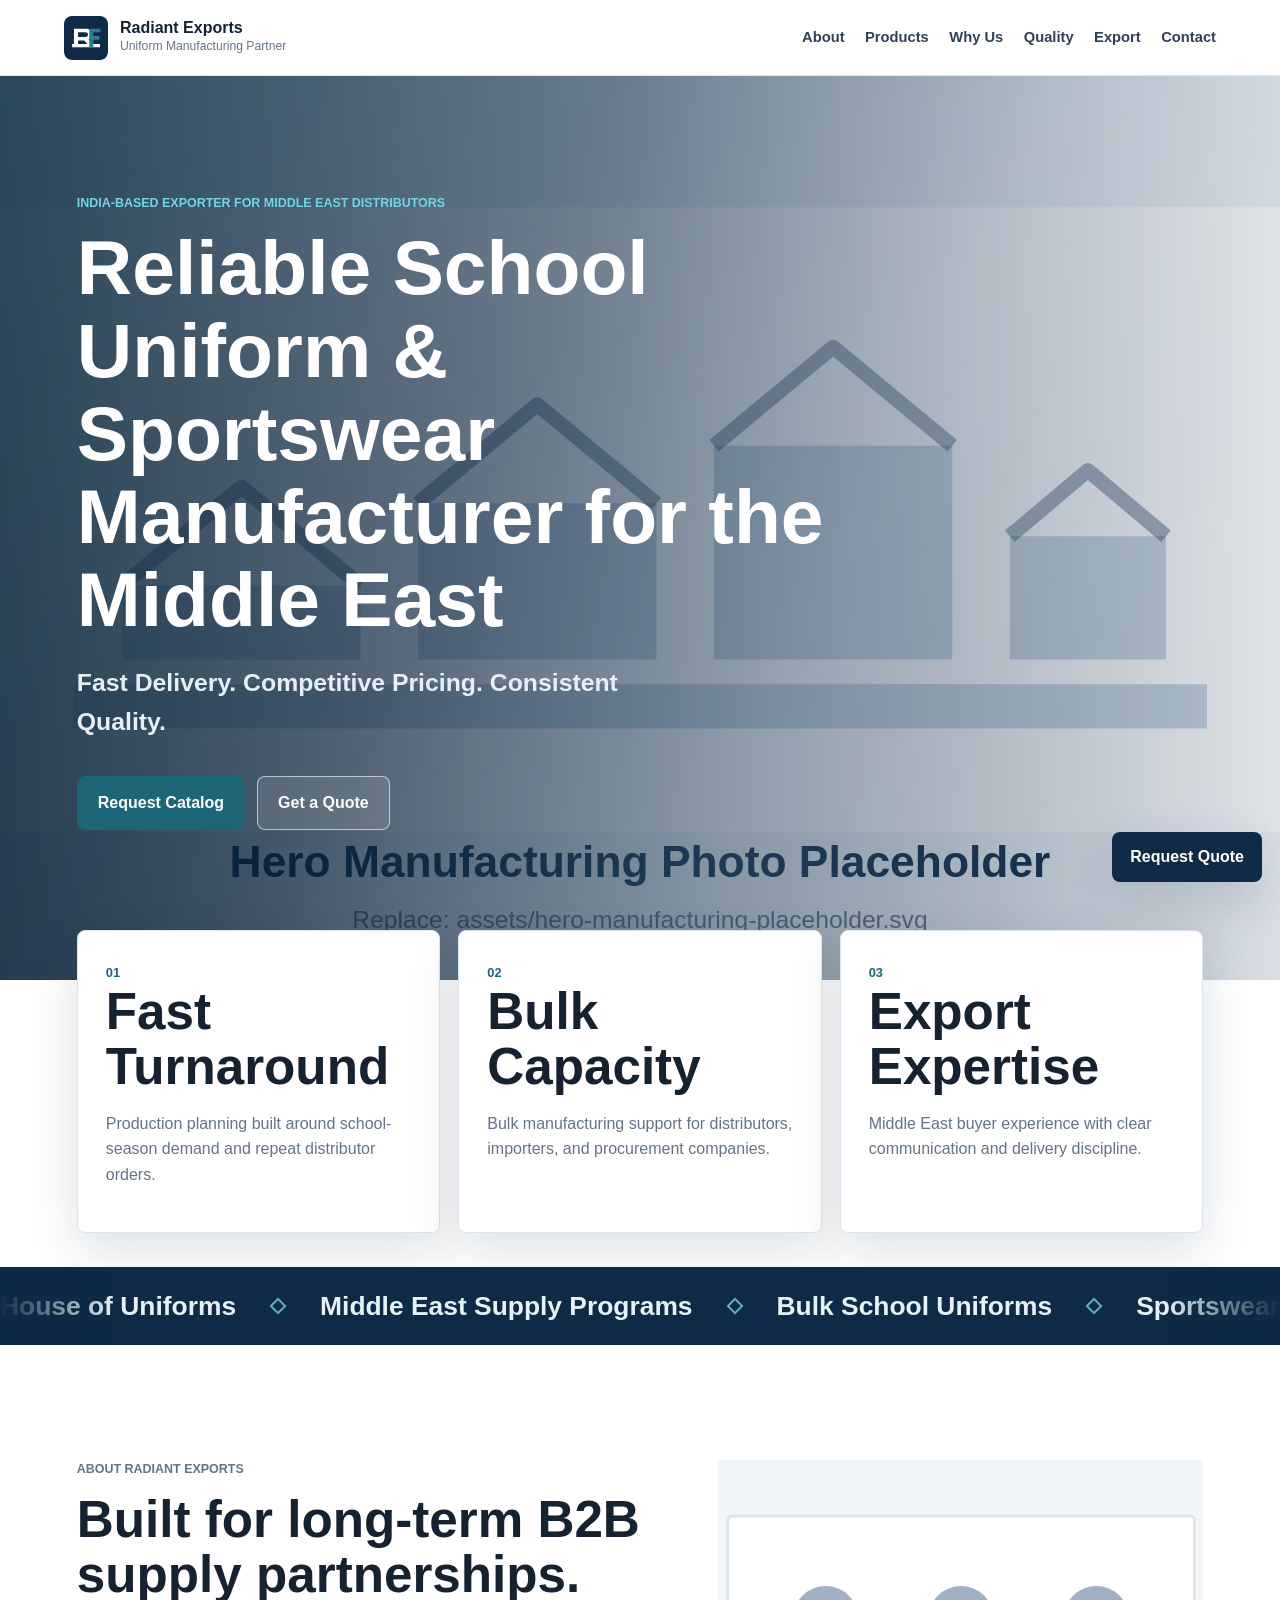
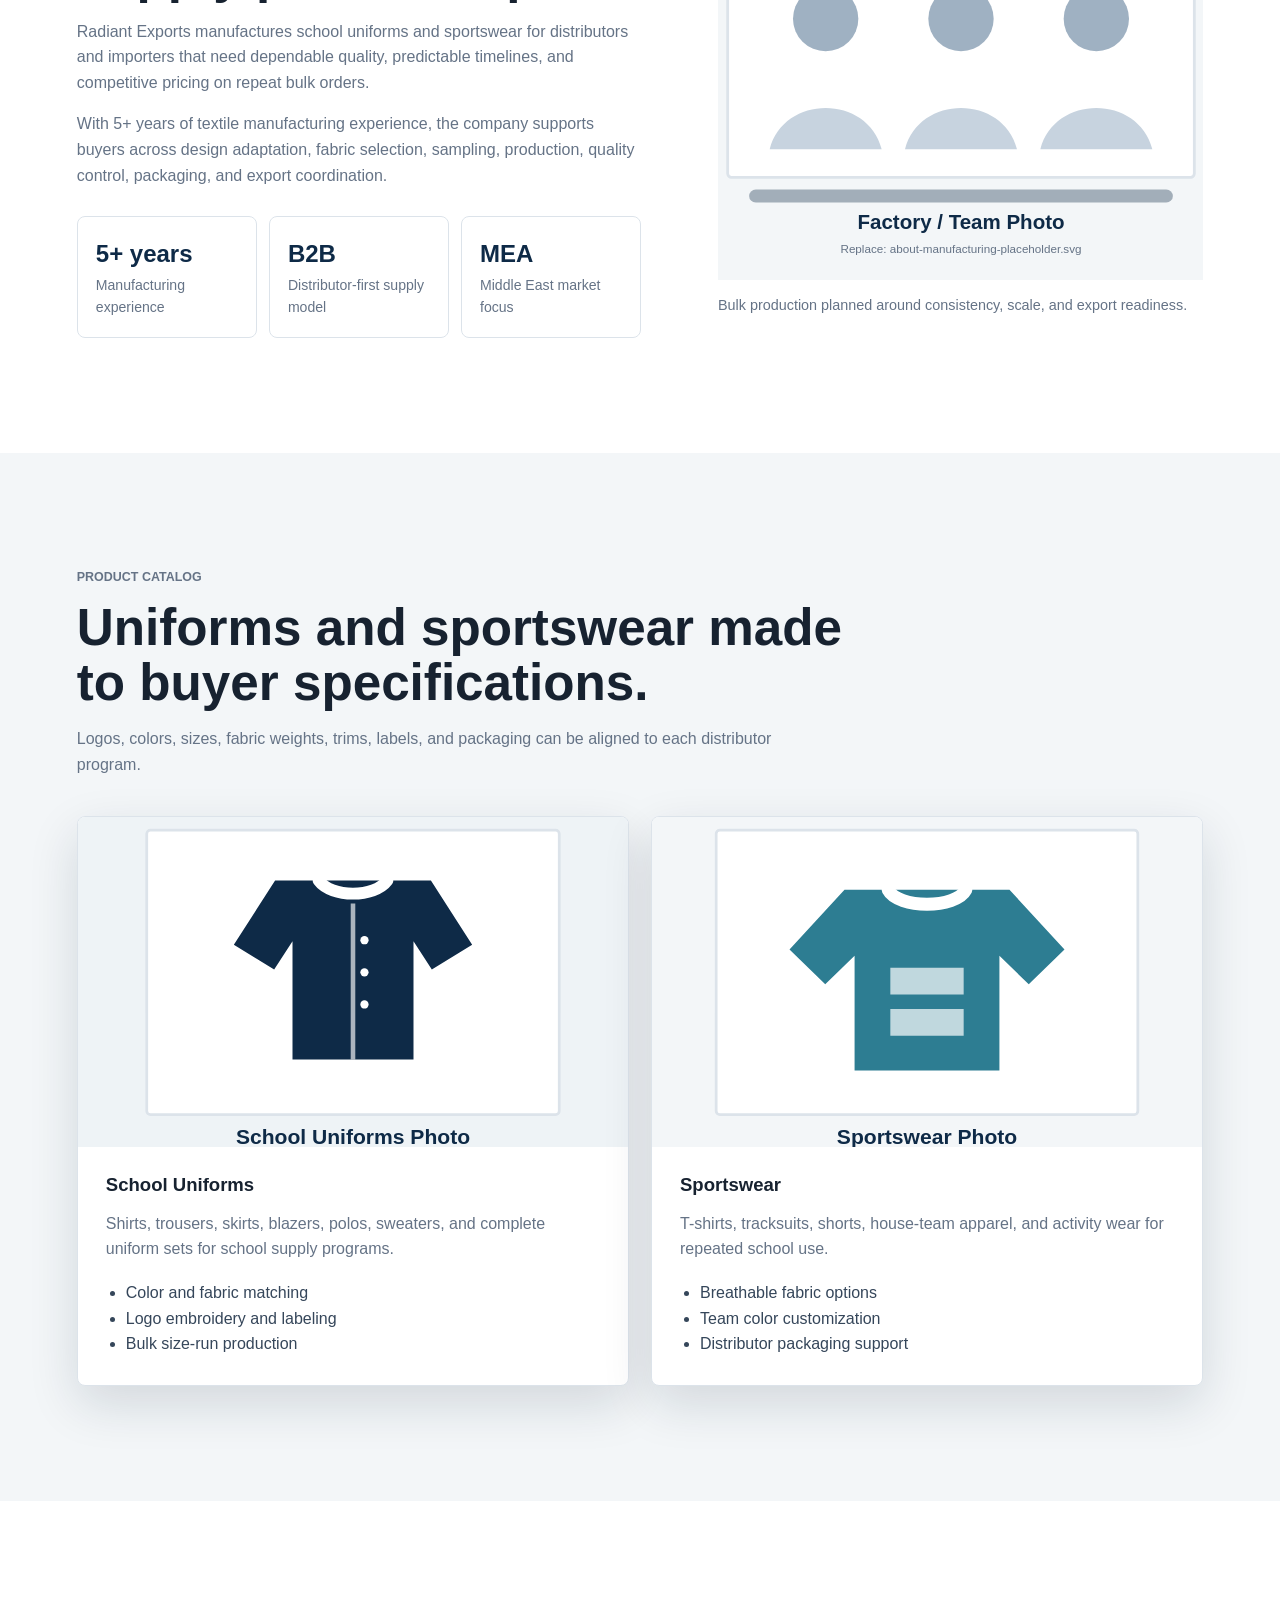
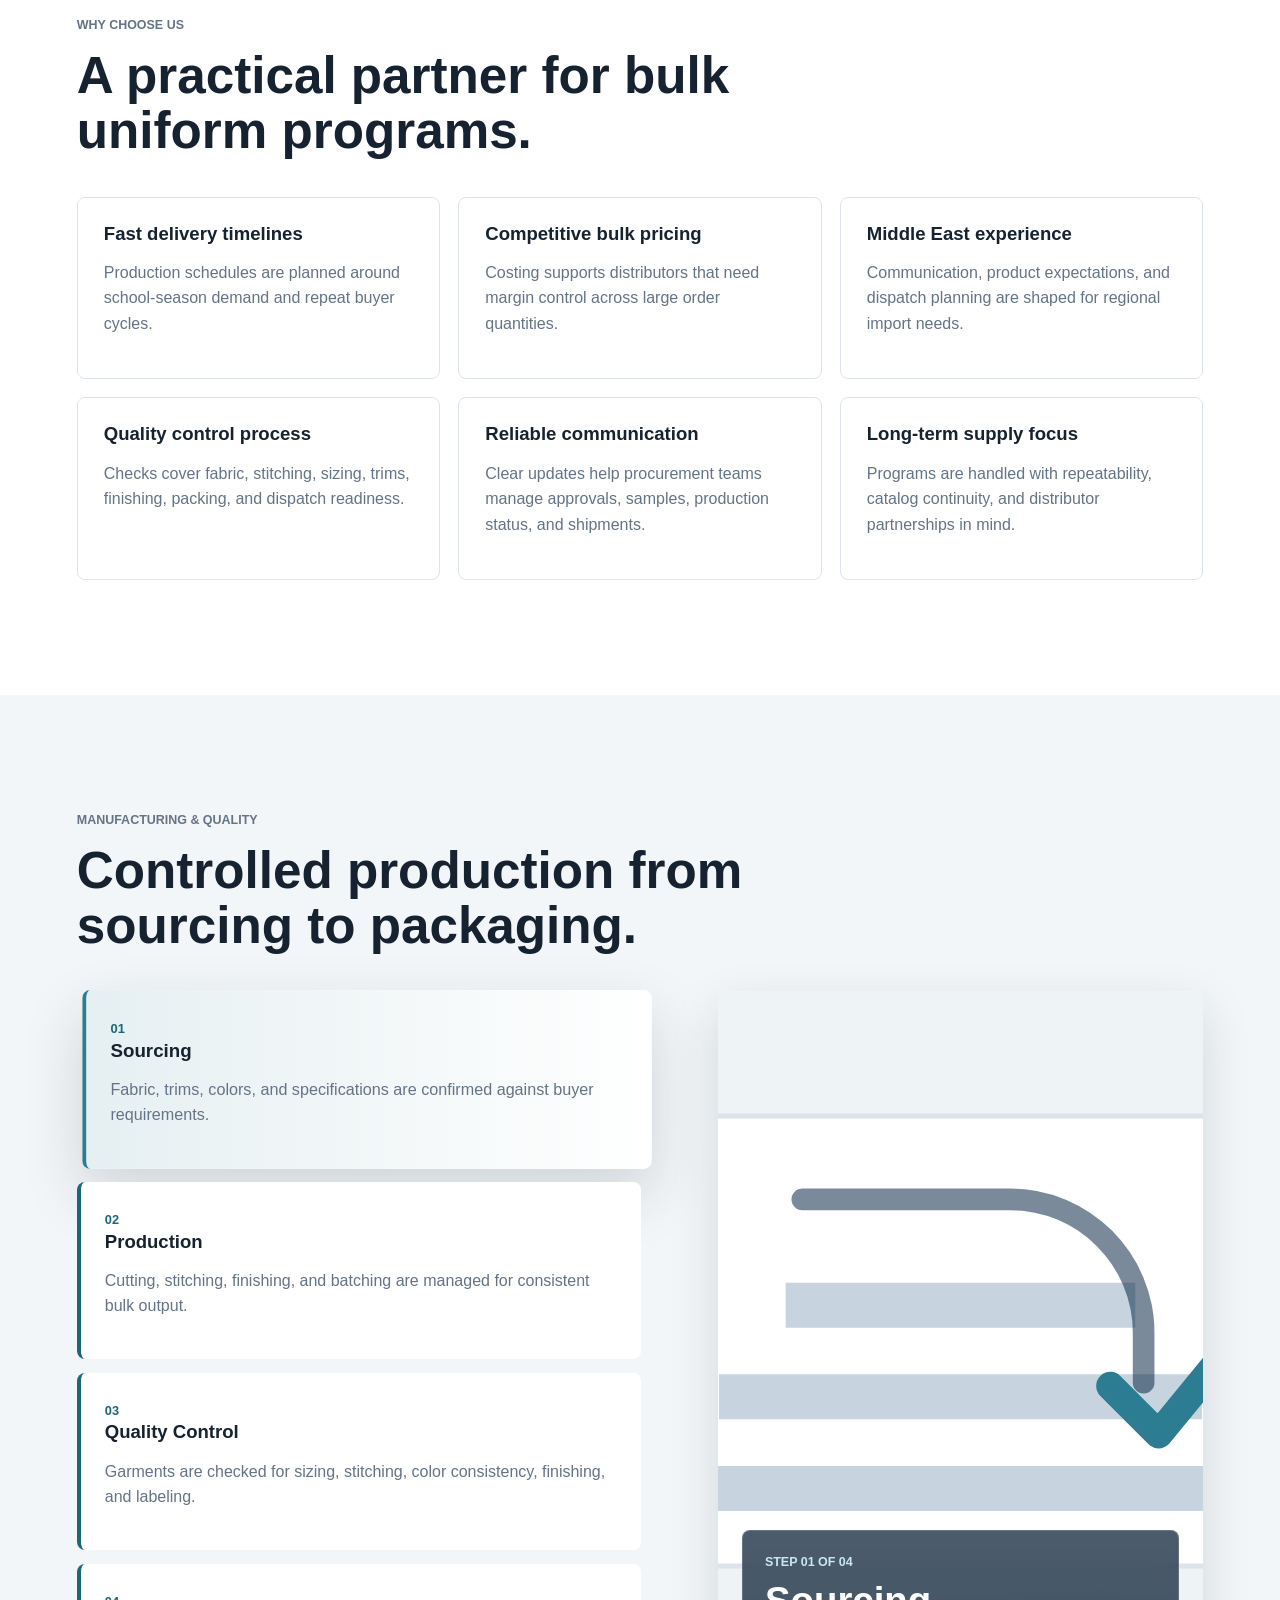
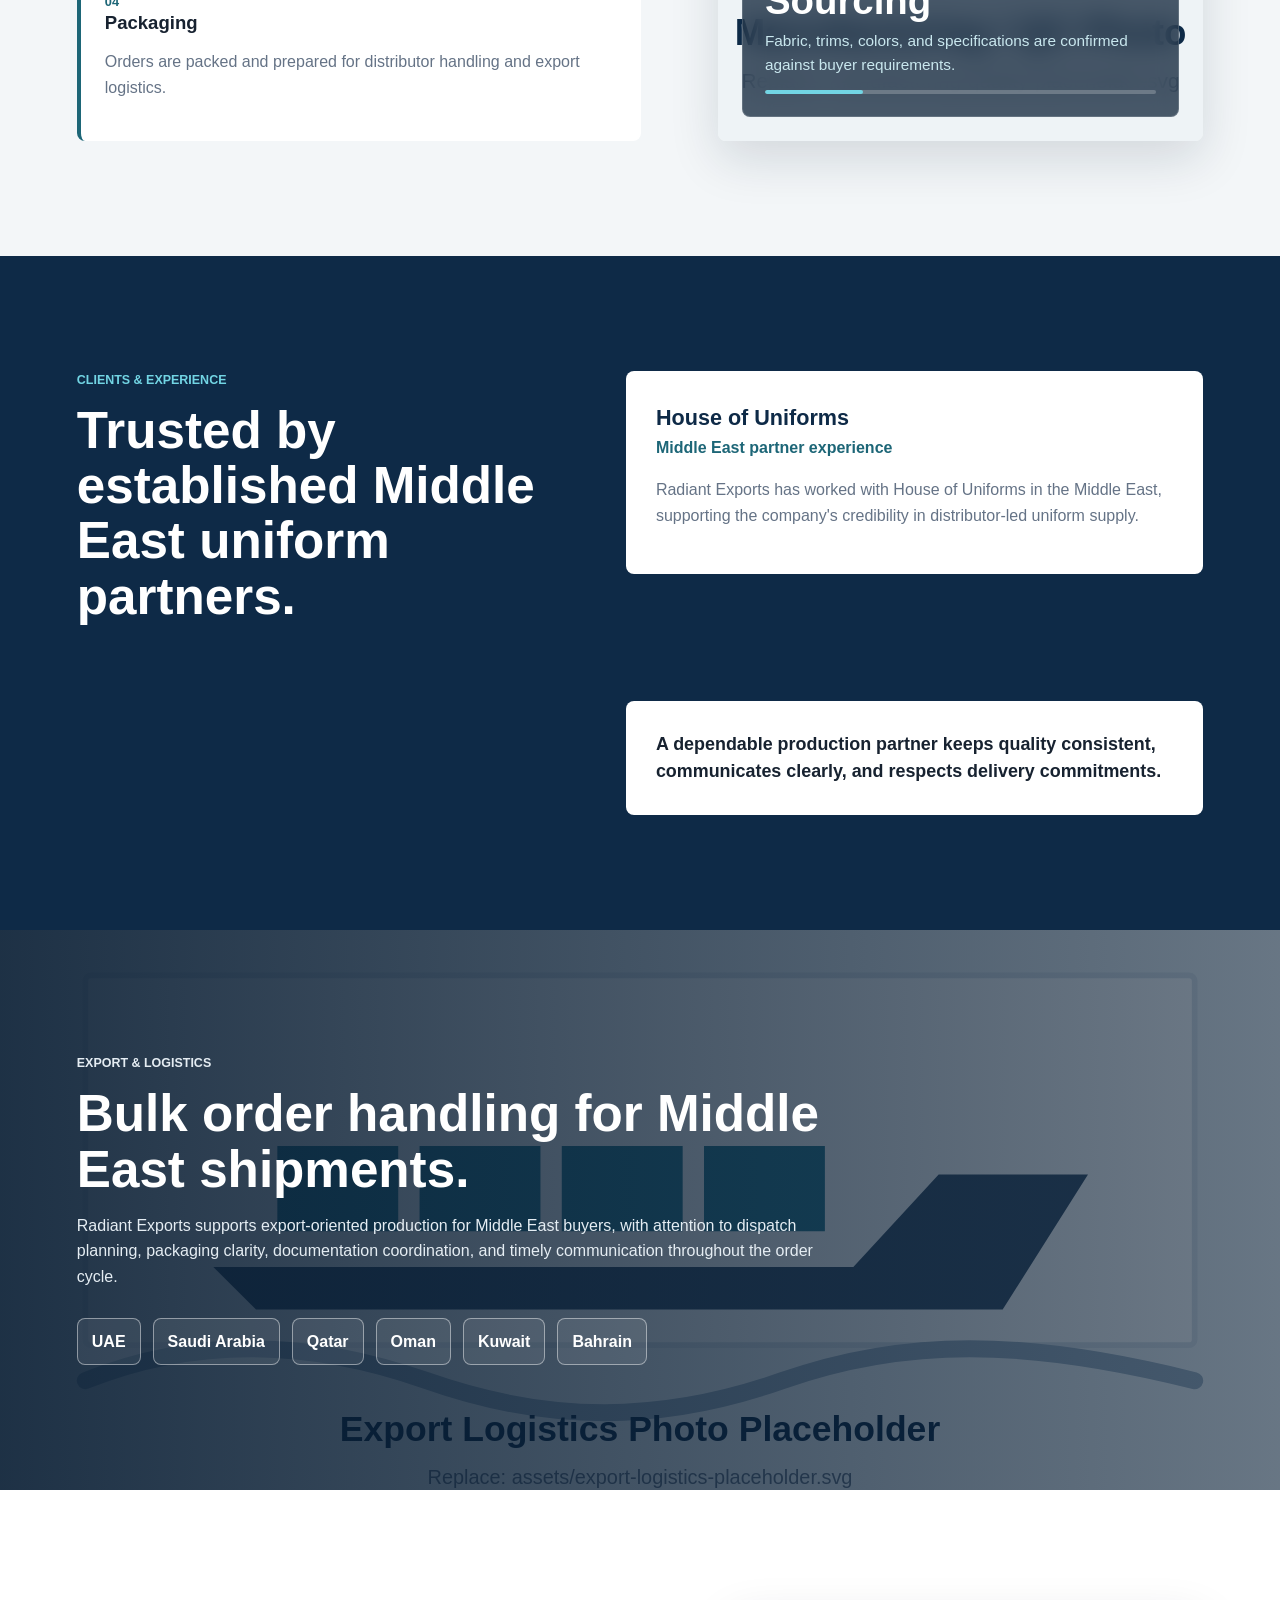
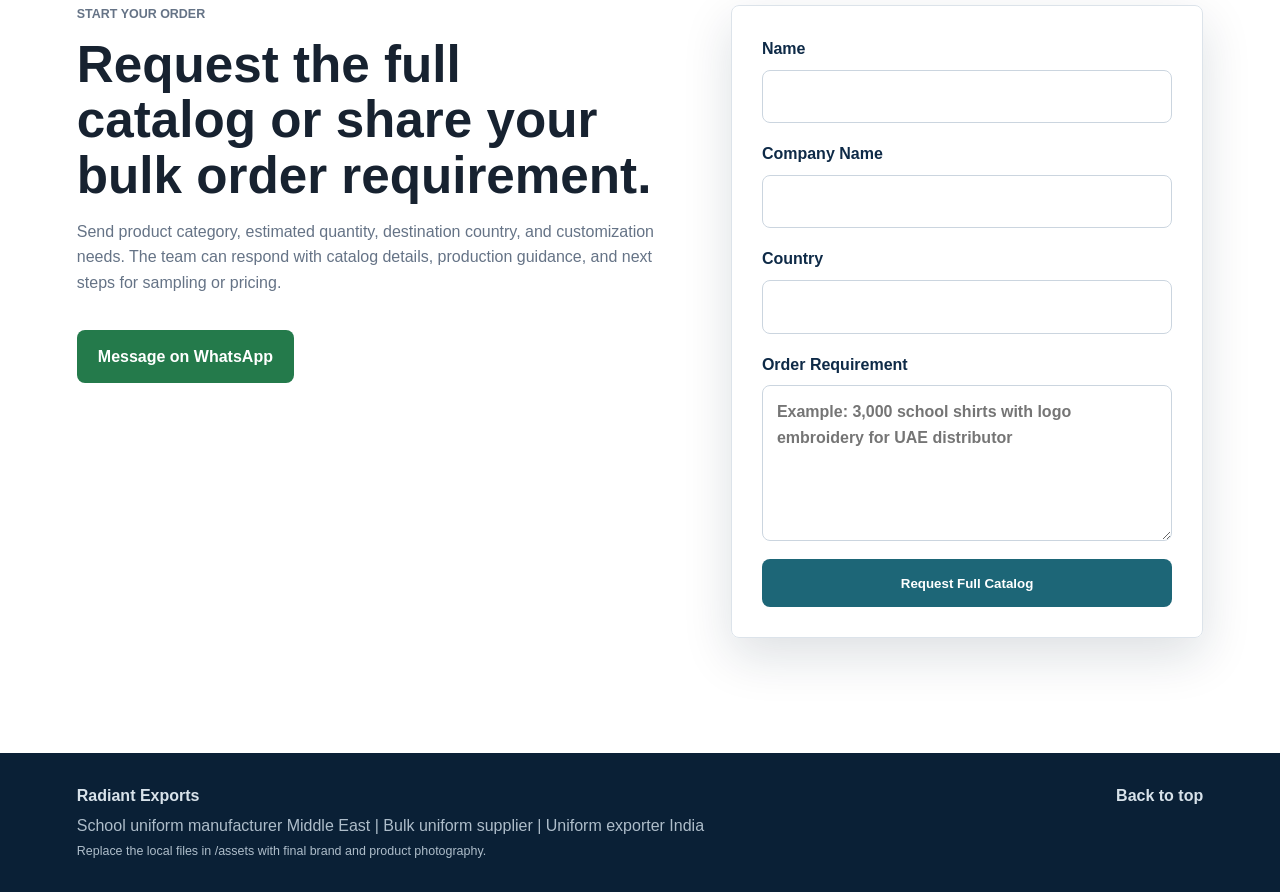
==== index.html @ d4c37678 "Add files via upload" ====
<!DOCTYPE html>
<html lang="en">
  <head>
    <meta charset="UTF-8" />
    <meta name="viewport" content="width=device-width, initial-scale=1.0" />
    <title>Radiant Exports | School Uniform & Sportswear Manufacturer</title>
    <meta
      name="description"
      content="Radiant Exports is an India-based school uniform manufacturer for the Middle East, supplying bulk uniforms and sportswear for distributors and importers."
    />
    <meta
      name="keywords"
      content="school uniform manufacturer Middle East, bulk uniform supplier, uniform exporter India, sportswear manufacturer, school uniform supplier"
    />
    <link rel="stylesheet" href="styles.css" />
  </head>
  <body>
    <header class="site-header">
      <a class="brand" href="#home" aria-label="Radiant Exports home">
        <img class="brand-logo" src="assets/logo-placeholder.svg" alt="Radiant Exports logo" />
        <span>
          <strong>Radiant Exports</strong>
          <small>Uniform Manufacturing Partner</small>
        </span>
      </a>
      <button class="menu-toggle" aria-expanded="false" aria-controls="site-nav">Menu</button>
      <nav id="site-nav" class="site-nav" aria-label="Primary navigation">
        <a href="#about">About</a>
        <a href="#products">Products</a>
        <a href="#why">Why Us</a>
        <a href="#quality">Quality</a>
        <a href="#export">Export</a>
        <a href="#contact">Contact</a>
      </nav>
    </header>

    <main id="home">
      <section class="hero" aria-label="Radiant Exports overview">
        <div class="hero-content">
          <p class="eyebrow">India-based exporter for Middle East distributors</p>
          <h1>Reliable School Uniform & Sportswear Manufacturer for the Middle East</h1>
          <p class="hero-subtitle">Fast Delivery. Competitive Pricing. Consistent Quality.</p>
          <div class="hero-actions">
            <a class="button button-primary" href="#contact">Request Catalog</a>
            <a class="button button-secondary" href="#contact">Get a Quote</a>
          </div>
        </div>
      </section>

      <section class="strengths section-compact" aria-label="Key strengths">
        <div class="strength-card">
          <span>01</span>
          <h2>Fast Turnaround</h2>
          <p>Production planning built around school-season demand and repeat distributor orders.</p>
        </div>
        <div class="strength-card">
          <span>02</span>
          <h2>Bulk Capacity</h2>
          <p>Bulk manufacturing support for distributors, importers, and procurement companies.</p>
        </div>
        <div class="strength-card">
          <span>03</span>
          <h2>Export Expertise</h2>
          <p>Middle East buyer experience with clear communication and delivery discipline.</p>
        </div>
      </section>

      <section class="client-marquee" aria-label="Client and market experience">
        <div class="marquee-track">
          <span>House of Uniforms</span>
          <span>Middle East Supply Programs</span>
          <span>Bulk School Uniforms</span>
          <span>Sportswear Manufacturing</span>
          <span>Distributor Partnerships</span>
          <span>House of Uniforms</span>
          <span>Middle East Supply Programs</span>
          <span>Bulk School Uniforms</span>
          <span>Sportswear Manufacturing</span>
          <span>Distributor Partnerships</span>
        </div>
      </section>

      <section id="about" class="section split-section">
        <div>
          <p class="eyebrow">About Radiant Exports</p>
          <h2>Built for long-term B2B supply partnerships.</h2>
          <p>
            Radiant Exports manufactures school uniforms and sportswear for distributors and importers that need dependable quality,
            predictable timelines, and competitive pricing on repeat bulk orders.
          </p>
          <p>
            With 5+ years of textile manufacturing experience, the company supports buyers across design adaptation, fabric selection,
            sampling, production, quality control, packaging, and export coordination.
          </p>
          <div class="metric-row">
            <div><strong>5+ years</strong><span>Manufacturing experience</span></div>
            <div><strong>B2B</strong><span>Distributor-first supply model</span></div>
            <div><strong>MEA</strong><span>Middle East market focus</span></div>
          </div>
        </div>
        <figure class="image-panel">
          <img
            src="assets/about-manufacturing-placeholder.svg"
            alt="Textile production floor with workers sewing garments"
          />
          <figcaption>Bulk production planned around consistency, scale, and export readiness.</figcaption>
        </figure>
      </section>

      <section id="products" class="section product-section">
        <div class="section-heading">
          <p class="eyebrow">Product Catalog</p>
          <h2>Uniforms and sportswear made to buyer specifications.</h2>
          <p>Logos, colors, sizes, fabric weights, trims, labels, and packaging can be aligned to each distributor program.</p>
        </div>
        <div class="product-grid">
          <article class="product-card">
            <img
              src="assets/school-uniforms-placeholder.svg"
              alt="Students wearing school uniforms"
            />
            <div>
              <h3>School Uniforms</h3>
              <p>Shirts, trousers, skirts, blazers, polos, sweaters, and complete uniform sets for school supply programs.</p>
              <ul>
                <li>Color and fabric matching</li>
                <li>Logo embroidery and labeling</li>
                <li>Bulk size-run production</li>
              </ul>
            </div>
          </article>
          <article class="product-card">
            <img
              src="assets/sportswear-placeholder.svg"
              alt="Students wearing sports uniforms during a football match"
            />
            <div>
              <h3>Sportswear</h3>
              <p>T-shirts, tracksuits, shorts, house-team apparel, and activity wear for repeated school use.</p>
              <ul>
                <li>Breathable fabric options</li>
                <li>Team color customization</li>
                <li>Distributor packaging support</li>
              </ul>
            </div>
          </article>
        </div>
      </section>

      <section id="why" class="section why-section">
        <div class="section-heading">
          <p class="eyebrow">Why Choose Us</p>
          <h2>A practical partner for bulk uniform programs.</h2>
        </div>
        <div class="why-grid">
          <article><h3>Fast delivery timelines</h3><p>Production schedules are planned around school-season demand and repeat buyer cycles.</p></article>
          <article><h3>Competitive bulk pricing</h3><p>Costing supports distributors that need margin control across large order quantities.</p></article>
          <article><h3>Middle East experience</h3><p>Communication, product expectations, and dispatch planning are shaped for regional import needs.</p></article>
          <article><h3>Quality control process</h3><p>Checks cover fabric, stitching, sizing, trims, finishing, packing, and dispatch readiness.</p></article>
          <article><h3>Reliable communication</h3><p>Clear updates help procurement teams manage approvals, samples, production status, and shipments.</p></article>
          <article><h3>Long-term supply focus</h3><p>Programs are handled with repeatability, catalog continuity, and distributor partnerships in mind.</p></article>
        </div>
      </section>

      <section id="quality" class="section process-section">
        <div class="section-heading">
          <p class="eyebrow">Manufacturing & Quality</p>
          <h2>Controlled production from sourcing to packaging.</h2>
        </div>
        <div class="process-layout">
          <div class="process-list">
            <button class="process-step is-active" type="button" data-step="0" aria-pressed="true"><span>01</span><h3>Sourcing</h3><p>Fabric, trims, colors, and specifications are confirmed against buyer requirements.</p></button>
            <button class="process-step" type="button" data-step="1" aria-pressed="false"><span>02</span><h3>Production</h3><p>Cutting, stitching, finishing, and batching are managed for consistent bulk output.</p></button>
            <button class="process-step" type="button" data-step="2" aria-pressed="false"><span>03</span><h3>Quality Control</h3><p>Garments are checked for sizing, stitching, color consistency, finishing, and labeling.</p></button>
            <button class="process-step" type="button" data-step="3" aria-pressed="false"><span>04</span><h3>Packaging</h3><p>Orders are packed and prepared for distributor handling and export logistics.</p></button>
          </div>
          <figure class="process-visual" aria-live="polite">
            <img
              src="assets/manufacturing-quality-placeholder.svg"
              alt="Automatic cutting machine used in garment manufacturing"
            />
            <figcaption>
              <span class="process-kicker">Step 01 of 04</span>
              <strong>Sourcing</strong>
              <small>Fabric, trims, colors, and specifications are confirmed against buyer requirements.</small>
              <span class="process-progress"><span></span></span>
            </figcaption>
          </figure>
        </div>
      </section>

      <section id="clients" class="section clients-section">
        <div>
          <p class="eyebrow">Clients & Experience</p>
          <h2>Trusted by established Middle East uniform partners.</h2>
        </div>
        <div class="client-proof">
          <strong>House of Uniforms</strong>
          <span>Middle East partner experience</span>
          <p>
            Radiant Exports has worked with House of Uniforms in the Middle East, supporting the company's credibility in
            distributor-led uniform supply.
          </p>
        </div>
        <blockquote>
          A dependable production partner keeps quality consistent, communicates clearly, and respects delivery commitments.
        </blockquote>
      </section>

      <section id="export" class="section export-section">
        <div class="export-content">
          <p class="eyebrow">Export & Logistics</p>
          <h2>Bulk order handling for Middle East shipments.</h2>
          <p>
            Radiant Exports supports export-oriented production for Middle East buyers, with attention to dispatch planning,
            packaging clarity, documentation coordination, and timely communication throughout the order cycle.
          </p>
          <div class="country-tags" aria-label="Middle East export focus">
            <span>UAE</span>
            <span>Saudi Arabia</span>
            <span>Qatar</span>
            <span>Oman</span>
            <span>Kuwait</span>
            <span>Bahrain</span>
          </div>
        </div>
      </section>

      <section id="contact" class="section contact-section">
        <div class="contact-copy">
          <p class="eyebrow">Start Your Order</p>
          <h2>Request the full catalog or share your bulk order requirement.</h2>
          <p>
            Send product category, estimated quantity, destination country, and customization needs. The team can respond
            with catalog details, production guidance, and next steps for sampling or pricing.
          </p>
          <a class="whatsapp-link" href="https://wa.me/?text=Hello%20Radiant%20Exports%2C%20I%20would%20like%20to%20discuss%20a%20bulk%20uniform%20order." target="_blank" rel="noopener">
            Message on WhatsApp
          </a>
        </div>
        <form class="inquiry-form" action="mailto:sales@radiantexports.com" method="post" enctype="text/plain">
          <label>
            Name
            <input type="text" name="Name" autocomplete="name" required />
          </label>
          <label>
            Company Name
            <input type="text" name="Company Name" autocomplete="organization" required />
          </label>
          <label>
            Country
            <input type="text" name="Country" autocomplete="country-name" required />
          </label>
          <label>
            Order Requirement
            <textarea name="Order Requirement" rows="5" placeholder="Example: 3,000 school shirts with logo embroidery for UAE distributor" required></textarea>
          </label>
          <button class="button button-primary" type="submit">Request Full Catalog</button>
        </form>
      </section>
    </main>

    <a class="sticky-quote" href="#contact">Request Quote</a>

    <footer class="site-footer">
      <div>
        <strong>Radiant Exports</strong>
        <p>School uniform manufacturer Middle East | Bulk uniform supplier | Uniform exporter India</p>
        <p class="image-credits">Replace the local files in /assets with final brand and product photography.</p>
      </div>
      <a href="#home">Back to top</a>
    </footer>

    <script src="script.js"></script>
  </body>
</html>
---- styles.css ----
:root {
  --navy: #0e2a47;
  --navy-2: #143a61;
  --ink: #172230;
  --muted: #657386;
  --line: #dce3ea;
  --soft: #f3f6f8;
  --white: #ffffff;
  --accent: #2d7d92;
  --accent-dark: #1d6677;
  --shadow: 0 18px 50px rgba(17, 36, 58, 0.14);
  --ease-out: cubic-bezier(0.4, 0, 0.2, 1);
}

* {
  box-sizing: border-box;
}

html {
  scroll-behavior: smooth;
}

body {
  margin: 0;
  color: var(--ink);
  background: var(--white);
  font-family: Arial, Helvetica, sans-serif;
  line-height: 1.6;
  -webkit-font-smoothing: antialiased;
  text-rendering: optimizeLegibility;
}

img {
  display: block;
  max-width: 100%;
}

main {
  overflow: hidden;
}

a {
  color: inherit;
  text-decoration: none;
}

.site-header {
  position: sticky;
  top: 0;
  z-index: 30;
  display: flex;
  align-items: center;
  justify-content: space-between;
  gap: 24px;
  min-height: 76px;
  padding: 14px clamp(20px, 5vw, 72px);
  background: rgba(255, 255, 255, 0.95);
  border-bottom: 1px solid var(--line);
  backdrop-filter: blur(16px);
  animation: headerDrop 0.7s ease both;
}

.brand {
  display: inline-flex;
  align-items: center;
  gap: 12px;
  min-width: 220px;
  transition: transform 0.25s ease;
}

.brand:hover {
  transform: translateY(-2px);
}

.brand-logo {
  display: block;
  width: 44px;
  height: 44px;
  border-radius: 8px;
  object-fit: cover;
  transition: transform 0.35s ease, box-shadow 0.35s ease;
}

.brand:hover .brand-logo {
  box-shadow: 0 10px 24px rgba(17, 36, 58, 0.18);
  transform: rotate(-3deg) scale(1.04);
}

.brand strong,
.brand small {
  display: block;
}

.brand strong {
  font-size: 1rem;
  line-height: 1.2;
}

.brand small {
  color: var(--muted);
  font-size: 0.76rem;
}

.site-nav {
  display: flex;
  align-items: center;
  gap: clamp(12px, 1.6vw, 24px);
  color: #304054;
  font-size: 0.92rem;
  font-weight: 700;
}

.site-nav a {
  position: relative;
  padding: 8px 0;
  transition: color 0.22s ease;
}

.site-nav a::after {
  content: "";
  position: absolute;
  left: 0;
  right: 0;
  bottom: 2px;
  height: 2px;
  background: var(--accent-dark);
  transform: scaleX(0);
  transform-origin: left;
  transition: transform 0.25s ease;
}

.site-nav a:hover {
  color: var(--accent-dark);
}

.site-nav a:hover::after {
  transform: scaleX(1);
}

.menu-toggle {
  display: none;
  border: 1px solid var(--line);
  border-radius: 8px;
  padding: 10px 14px;
  color: var(--navy);
  background: var(--white);
  font-weight: 700;
  transition: border-color 0.22s ease, color 0.22s ease, transform 0.22s ease;
}

.menu-toggle:hover {
  border-color: var(--accent-dark);
  color: var(--accent-dark);
  transform: translateY(-2px);
}

.hero {
  position: relative;
  min-height: 820px;
  display: flex;
  align-items: center;
  padding: 118px clamp(20px, 6vw, 84px) 150px;
  color: var(--white);
  background:
    linear-gradient(90deg, rgba(7, 28, 50, 0.88), rgba(14, 42, 71, 0.56), rgba(14, 42, 71, 0.12)),
    url("assets/hero-manufacturing-placeholder.svg") center/cover;
  animation: heroPan 18s ease-in-out infinite alternate;
  isolation: isolate;
}

.hero::after {
  content: "";
  position: absolute;
  inset: 0;
  z-index: 0;
  background: linear-gradient(115deg, rgba(114, 213, 228, 0.16), rgba(255, 255, 255, 0) 38%, rgba(255, 255, 255, 0.1) 64%, rgba(255, 255, 255, 0));
  opacity: 0.75;
  transform: translate3d(calc(var(--hero-x, 0) * 1px), calc(var(--hero-y, 0) * 1px), 0);
  transition: transform 0.4s var(--ease-out);
  pointer-events: none;
}

.hero-content {
  position: relative;
  z-index: 1;
  width: min(760px, 100%);
}

.hero .eyebrow,
.hero h1,
.hero-subtitle,
.hero-actions {
  animation: riseIn 0.8s ease both;
}

.hero h1 {
  animation-delay: 0.12s;
}

.hero-subtitle {
  animation-delay: 0.24s;
}

.hero-actions {
  animation-delay: 0.36s;
}

.eyebrow {
  margin: 0 0 12px;
  color: var(--accent);
  font-size: 0.78rem;
  font-weight: 800;
  letter-spacing: 0;
  text-transform: uppercase;
}

.hero .eyebrow {
  color: #72d5e4;
}

h1,
h2,
h3,
p {
  overflow-wrap: break-word;
}

h1,
h2,
h3 {
  margin: 0;
  line-height: 1.08;
  color: inherit;
}

h1 {
  max-width: 760px;
  font-size: clamp(2.45rem, 6vw, 5rem);
}

h2 {
  font-size: clamp(2rem, 4vw, 3.4rem);
  max-width: 780px;
}

h3 {
  font-size: 1.16rem;
}

.hero-subtitle {
  margin: 22px 0 0;
  max-width: 620px;
  color: #e7eef5;
  font-size: clamp(1.1rem, 2.3vw, 1.55rem);
  font-weight: 700;
}

.hero-actions,
.metric-row,
.country-tags {
  display: flex;
  flex-wrap: wrap;
  gap: 12px;
}

.hero-actions {
  margin-top: 34px;
}

.button,
.whatsapp-link {
  display: inline-flex;
  align-items: center;
  justify-content: center;
  min-height: 48px;
  border-radius: 8px;
  padding: 13px 20px;
  border: 1px solid transparent;
  font-weight: 800;
  cursor: pointer;
  transition: background 0.3s var(--ease-out), border-color 0.3s var(--ease-out), box-shadow 0.3s var(--ease-out), color 0.3s var(--ease-out), transform 0.3s var(--ease-out);
}

.button:hover,
.whatsapp-link:hover {
  box-shadow: 0 12px 28px rgba(17, 36, 58, 0.22);
  transform: translateY(-3px);
}

.button:active,
.whatsapp-link:active,
.sticky-quote:active {
  transform: translateY(-1px) scale(0.98);
}

.button-primary {
  color: var(--white);
  background: var(--accent-dark);
}

.button-primary:hover {
  background: #155465;
}

.button-secondary {
  color: var(--white);
  border-color: rgba(255, 255, 255, 0.6);
  background: rgba(255, 255, 255, 0.1);
}

.button-secondary:hover {
  border-color: var(--white);
  background: rgba(255, 255, 255, 0.2);
}

.section,
.section-compact {
  padding: clamp(72px, 9vw, 118px) clamp(20px, 6vw, 84px);
}

.section-compact {
  padding-top: 34px;
  padding-bottom: 34px;
}

.strengths {
  display: grid;
  grid-template-columns: repeat(3, minmax(0, 1fr));
  gap: 18px;
  margin-top: -84px;
  position: relative;
  z-index: 2;
}

.strength-card {
  min-height: 190px;
  padding: 28px;
  background: var(--white);
  border: 1px solid var(--line);
  border-radius: 8px;
  box-shadow: var(--shadow);
  transition: box-shadow 0.25s ease, transform 0.25s ease;
}

.strength-card:hover,
.product-card:hover,
.why-grid article:hover,
.metric-row div:hover,
.client-proof:hover,
.clients-section blockquote:hover {
  box-shadow: 0 24px 60px rgba(17, 36, 58, 0.18);
  transform: translateY(-6px);
}

.client-marquee {
  position: relative;
  z-index: 3;
  overflow: hidden;
  padding: 18px 0;
  color: var(--white);
  background: var(--navy);
}

.client-marquee::before,
.client-marquee::after {
  content: "";
  position: absolute;
  top: 0;
  bottom: 0;
  z-index: 2;
  width: clamp(42px, 9vw, 140px);
  pointer-events: none;
}

.client-marquee::before {
  left: 0;
  background: linear-gradient(90deg, var(--navy), rgba(14, 42, 71, 0));
}

.client-marquee::after {
  right: 0;
  background: linear-gradient(270deg, var(--navy), rgba(14, 42, 71, 0));
}

.marquee-track {
  display: flex;
  width: max-content;
  align-items: center;
  gap: 36px;
  white-space: nowrap;
  animation: marqueeMove 24s linear infinite;
  will-change: transform;
}

.marquee-track:hover {
  animation-play-state: paused;
}

.marquee-track span {
  display: inline-flex;
  align-items: center;
  gap: 36px;
  color: #e6f2f6;
  font-size: clamp(1rem, 2.3vw, 1.65rem);
  font-weight: 800;
}

.marquee-track span::after {
  content: "";
  width: 8px;
  height: 8px;
  border: 2px solid rgba(114, 213, 228, 0.8);
  transform: rotate(45deg);
}

.strength-card span,
.process-list span {
  color: var(--accent-dark);
  font-size: 0.8rem;
  font-weight: 800;
}

.strength-card p,
.why-grid p,
.product-card p,
.section-heading p,
.split-section p,
.export-content p,
.contact-copy p,
.client-proof p {
  color: var(--muted);
}

.split-section,
.process-layout,
.contact-section,
.clients-section {
  display: grid;
  grid-template-columns: minmax(0, 1fr) minmax(320px, 0.86fr);
  gap: clamp(34px, 6vw, 88px);
  align-items: start;
}

.image-panel {
  margin: 0;
}

.image-panel img,
.process-layout img,
.product-card img {
  width: 100%;
  object-fit: cover;
  transition: transform 0.5s ease;
}

.image-panel img,
.process-layout img {
  height: 100%;
  min-height: 420px;
}

.image-panel figcaption {
  padding: 14px 0 0;
  color: var(--muted);
  font-size: 0.9rem;
}

.metric-row {
  margin-top: 28px;
}

.metric-row div {
  flex: 1 1 160px;
  padding: 18px;
  border: 1px solid var(--line);
  border-radius: 8px;
  transition: box-shadow 0.25s ease, transform 0.25s ease;
}

.metric-row strong,
.metric-row span {
  display: block;
}

.metric-row strong {
  color: var(--navy);
  font-size: 1.5rem;
}

.metric-row span {
  color: var(--muted);
  font-size: 0.88rem;
}

.product-section,
.process-section {
  background: var(--soft);
}

.section-heading {
  max-width: 850px;
  margin-bottom: 38px;
}

.section-heading p {
  max-width: 720px;
}

.product-grid {
  display: grid;
  grid-template-columns: repeat(2, minmax(0, 1fr));
  gap: 22px;
}

.product-card {
  display: grid;
  grid-template-rows: 330px 1fr;
  background: var(--white);
  border: 1px solid var(--line);
  border-radius: 8px;
  box-shadow: var(--shadow);
  overflow: hidden;
  transition: box-shadow 0.25s ease, transform 0.25s ease;
}

.product-card:hover img,
.image-panel:hover img,
.process-layout img:hover {
  transform: scale(1.04);
}

.product-card div {
  padding: 28px;
}

.product-card img {
  height: 330px;
}

.product-card ul {
  margin: 18px 0 0;
  padding-left: 20px;
  color: #35465a;
}

.why-grid {
  display: grid;
  grid-template-columns: repeat(3, minmax(0, 1fr));
  gap: 18px;
}

.why-grid article {
  min-height: 176px;
  padding: 26px;
  border: 1px solid var(--line);
  border-radius: 8px;
  background: var(--white);
  box-shadow: 0 0 0 rgba(17, 36, 58, 0);
  transition: box-shadow 0.25s ease, transform 0.25s ease;
}

.process-layout {
  align-items: stretch;
}

.process-list {
  display: grid;
  gap: 14px;
}

.process-step {
  position: relative;
  width: 100%;
  padding: 24px;
  border-left: 4px solid var(--accent-dark);
  border-top: 0;
  border-right: 0;
  border-bottom: 0;
  background: var(--white);
  border-radius: 8px;
  color: inherit;
  cursor: pointer;
  font: inherit;
  text-align: left;
  overflow: hidden;
  transition: box-shadow 0.4s var(--ease-out), transform 0.4s var(--ease-out), border-color 0.4s var(--ease-out), background 0.4s var(--ease-out);
}

.process-step p {
  color: var(--muted);
}

.process-step:focus-visible {
  outline: 3px solid rgba(45, 125, 146, 0.28);
  outline-offset: 4px;
}

.process-step::before {
  content: "";
  position: absolute;
  inset: 0;
  background: linear-gradient(90deg, rgba(45, 125, 146, 0.12), rgba(255, 255, 255, 0));
  opacity: 0;
  transform: translateX(-18px);
  transition: opacity 0.4s var(--ease-out), transform 0.4s var(--ease-out);
}

.process-step > * {
  position: relative;
  z-index: 1;
}

.process-step.is-active {
  border-color: var(--accent);
  box-shadow: 0 24px 60px rgba(17, 36, 58, 0.16);
  transform: translateX(8px) scale(1.01);
}

.process-step.is-active::before,
.process-step:hover::before {
  opacity: 1;
  transform: translateX(0);
}

.process-step:hover {
  border-color: var(--accent);
  box-shadow: 0 18px 46px rgba(17, 36, 58, 0.14);
  transform: translateX(6px);
}

.process-visual {
  position: relative;
  min-height: 420px;
  margin: 0;
  overflow: hidden;
  border-radius: 8px;
  box-shadow: var(--shadow);
}

.process-visual img {
  width: 100%;
  height: 100%;
  min-height: 420px;
  object-fit: cover;
  transition: opacity 0.35s var(--ease-out), transform 0.6s var(--ease-out), filter 0.6s var(--ease-out);
}

.process-visual:hover img {
  transform: scale(1.06);
  filter: saturate(1.08) contrast(1.04);
}

.process-visual.is-switching img {
  opacity: 0.45;
  transform: scale(1.03);
}

.process-visual figcaption {
  position: absolute;
  inset: auto 24px 24px 24px;
  display: grid;
  gap: 8px;
  padding: 22px;
  color: var(--white);
  background: rgba(7, 28, 50, 0.72);
  border: 1px solid rgba(255, 255, 255, 0.16);
  border-radius: 8px;
  backdrop-filter: blur(14px);
  transform: translateY(0);
  transition: transform 0.35s var(--ease-out), opacity 0.35s var(--ease-out);
}

.process-visual.is-switching figcaption {
  opacity: 0;
  transform: translateY(12px);
}

.process-kicker,
.process-visual small {
  color: #c9e7ee;
}

.process-kicker {
  font-size: 0.78rem;
  font-weight: 800;
  text-transform: uppercase;
}

.process-visual strong {
  font-size: clamp(1.6rem, 3vw, 2.5rem);
  line-height: 1.05;
}

.process-visual small {
  font-size: 0.96rem;
  line-height: 1.5;
}

.process-progress {
  display: block;
  height: 4px;
  margin-top: 6px;
  overflow: hidden;
  border-radius: 999px;
  background: rgba(255, 255, 255, 0.22);
}

.process-progress span {
  display: block;
  width: 25%;
  height: 100%;
  border-radius: inherit;
  background: #72d5e4;
  transition: width 0.35s var(--ease-out);
}

.clients-section {
  grid-template-columns: minmax(0, 0.9fr) minmax(320px, 1.1fr);
  background: var(--navy);
  color: var(--white);
}

.clients-section .eyebrow {
  color: #72d5e4;
}

.client-proof,
.clients-section blockquote {
  margin: 0;
  padding: 30px;
  color: var(--ink);
  background: var(--white);
  border-radius: 8px;
  transition: box-shadow 0.25s ease, transform 0.25s ease;
}

.client-proof {
  grid-column: 2;
  grid-row: 1;
}

.clients-section blockquote {
  grid-column: 2;
  grid-row: 2;
}

.client-proof strong,
.client-proof span {
  display: block;
}

.client-proof strong {
  color: var(--navy);
  font-size: 1.35rem;
}

.client-proof span {
  color: var(--accent-dark);
  font-weight: 800;
}

.clients-section blockquote {
  font-size: 1.12rem;
  font-weight: 700;
  line-height: 1.5;
}

.export-section {
  min-height: 560px;
  display: flex;
  align-items: center;
  color: var(--white);
  background:
    linear-gradient(90deg, rgba(7, 28, 50, 0.9), rgba(7, 28, 50, 0.58)),
    url("assets/export-logistics-placeholder.svg") center/cover;
  animation: exportDrift 16s ease-in-out infinite alternate;
}

.export-content {
  max-width: 760px;
}

.export-content p {
  color: #e5edf3;
}

.country-tags {
  margin-top: 28px;
}

.country-tags span {
  padding: 10px 14px;
  border: 1px solid rgba(255, 255, 255, 0.45);
  border-radius: 8px;
  background: rgba(255, 255, 255, 0.08);
  font-weight: 800;
  transition: background 0.22s ease, border-color 0.22s ease, transform 0.22s ease;
}

.country-tags span:hover {
  border-color: rgba(255, 255, 255, 0.8);
  background: rgba(255, 255, 255, 0.18);
  transform: translateY(-3px);
}

.contact-section {
  grid-template-columns: minmax(0, 0.88fr) minmax(320px, 0.72fr);
  background: var(--white);
}

.whatsapp-link {
  margin-top: 18px;
  color: var(--white);
  background: #247a4b;
}

.whatsapp-link:hover {
  background: #1f6840;
}

.inquiry-form {
  display: grid;
  gap: 18px;
  padding: 30px;
  border: 1px solid var(--line);
  border-radius: 8px;
  box-shadow: var(--shadow);
  transition: box-shadow 0.25s ease, transform 0.25s ease;
}

.inquiry-form:hover {
  box-shadow: 0 24px 60px rgba(17, 36, 58, 0.18);
  transform: translateY(-4px);
}

.inquiry-form label {
  display: grid;
  gap: 8px;
  color: var(--navy);
  font-weight: 800;
}

.inquiry-form input,
.inquiry-form textarea {
  width: 100%;
  border: 1px solid #cbd5df;
  border-radius: 8px;
  padding: 13px 14px;
  color: var(--ink);
  font: inherit;
  transition: border-color 0.22s ease, box-shadow 0.22s ease;
}

.inquiry-form input:focus,
.inquiry-form textarea:focus {
  border-color: var(--accent-dark);
  box-shadow: 0 0 0 4px rgba(45, 125, 146, 0.14);
  outline: none;
}

.inquiry-form textarea {
  resize: vertical;
}

.sticky-quote {
  position: fixed;
  right: 18px;
  bottom: 18px;
  z-index: 40;
  display: inline-flex;
  align-items: center;
  justify-content: center;
  min-height: 48px;
  padding: 12px 18px;
  color: var(--white);
  background: var(--navy);
  border-radius: 8px;
  box-shadow: var(--shadow);
  font-weight: 800;
  animation: quotePulse 2.7s ease-in-out infinite;
  transition: background 0.22s ease, transform 0.22s ease;
}

.sticky-quote:hover {
  background: var(--accent-dark);
  transform: translateY(-4px);
}

.site-footer {
  display: flex;
  justify-content: space-between;
  align-items: flex-start;
  gap: 24px;
  padding: 30px clamp(20px, 6vw, 84px);
  color: #d8e2ea;
  background: #0a2036;
}

.site-footer p {
  margin: 4px 0 0;
  color: #aebdca;
}

.image-credits {
  max-width: 920px;
  font-size: 0.78rem;
}

.site-footer a {
  font-weight: 800;
}

.reveal {
  opacity: 0;
  transform: translateY(32px);
  transition: opacity 0.75s var(--ease-out), transform 0.75s var(--ease-out), box-shadow 0.35s var(--ease-out), background 0.3s var(--ease-out), border-color 0.3s var(--ease-out);
}

.reveal.is-visible {
  opacity: 1;
  transform: translateY(0);
}

.reveal-stagger > .reveal:not(.is-visible) {
  transition-delay: calc(var(--reveal-index, 0) * 70ms);
}

.reveal.is-visible.strength-card:hover,
.reveal.is-visible.product-card:hover,
.why-grid .reveal.is-visible:hover,
.metric-row .reveal.is-visible:hover,
.reveal.is-visible.client-proof:hover,
.clients-section .reveal.is-visible:hover,
.reveal.is-visible.inquiry-form:hover {
  transform: translateY(-6px);
}

.process-list .reveal.is-visible:hover {
  transform: translateX(6px);
}

.process-list .reveal.is-visible.is-active {
  transform: translateX(8px) scale(1.01);
}

.country-tags .reveal.is-visible:hover {
  transform: translateY(-3px);
}

@keyframes headerDrop {
  from {
    opacity: 0;
    transform: translateY(-18px);
  }

  to {
    opacity: 1;
    transform: translateY(0);
  }
}

@keyframes riseIn {
  from {
    opacity: 0;
    transform: translateY(28px);
  }

  to {
    opacity: 1;
    transform: translateY(0);
  }
}

@keyframes heroPan {
  from {
    background-position: center center;
  }

  to {
    background-position: 58% center;
  }
}

@keyframes exportDrift {
  from {
    background-position: center center;
  }

  to {
    background-position: 44% center;
  }
}

@keyframes marqueeMove {
  from {
    transform: translateX(0);
  }

  to {
    transform: translateX(-50%);
  }
}

@keyframes quotePulse {
  0%,
  100% {
    box-shadow: 0 18px 50px rgba(17, 36, 58, 0.14);
  }

  50% {
    box-shadow: 0 18px 50px rgba(17, 36, 58, 0.28), 0 0 0 8px rgba(29, 102, 119, 0.12);
  }
}

@media (max-width: 940px) {
  .menu-toggle {
    display: inline-flex;
  }

  .site-nav {
    position: absolute;
    inset: 76px 20px auto 20px;
    display: none;
    flex-direction: column;
    align-items: stretch;
    padding: 18px;
    background: var(--white);
    border: 1px solid var(--line);
    border-radius: 8px;
    box-shadow: var(--shadow);
  }

  .site-nav.is-open {
    display: flex;
    animation: riseIn 0.25s ease both;
  }

  .strengths,
  .product-grid,
  .why-grid,
  .split-section,
  .process-layout,
  .contact-section,
  .clients-section {
    grid-template-columns: 1fr;
  }

  .hero {
    min-height: 720px;
    padding-top: 110px;
    padding-bottom: 150px;
  }

  .strengths {
    margin-top: -64px;
  }

  .image-panel img,
  .process-layout img,
  .product-card img {
    min-height: 300px;
  }

  .process-visual {
    min-height: 360px;
  }

  .process-visual img {
    min-height: 360px;
  }

  .product-card img {
    height: 300px;
  }

  .client-proof,
  .clients-section blockquote {
    grid-column: auto;
    grid-row: auto;
  }
}

@media (prefers-reduced-motion: reduce) {
  *,
  *::before,
  *::after {
    scroll-behavior: auto !important;
    animation-duration: 0.001ms !important;
    animation-iteration-count: 1 !important;
    transition-duration: 0.001ms !important;
  }

  .reveal {
    opacity: 1;
    transform: none;
  }

  .marquee-track {
    animation: none;
    transform: none;
  }
}

@media (max-width: 620px) {
  .site-header {
    min-height: 72px;
    padding-inline: 16px;
  }

  .brand {
    min-width: 0;
  }

  .brand small {
    display: none;
  }

  .hero {
    min-height: 660px;
    padding-inline: 20px;
    padding-top: 96px;
    padding-bottom: 128px;
  }

  .hero-actions .button,
  .inquiry-form .button,
  .whatsapp-link {
    width: 100%;
  }

  .section,
  .section-compact {
    padding-inline: 20px;
  }

  .strength-card,
  .product-card div,
  .why-grid article,
  .client-proof,
  .clients-section blockquote,
  .inquiry-form {
    padding: 22px;
  }

  .product-card {
    grid-template-rows: 240px 1fr;
  }

  .product-card img {
    height: 240px;
    min-height: 240px;
  }

  .site-footer {
    flex-direction: column;
    padding-bottom: 90px;
  }
}
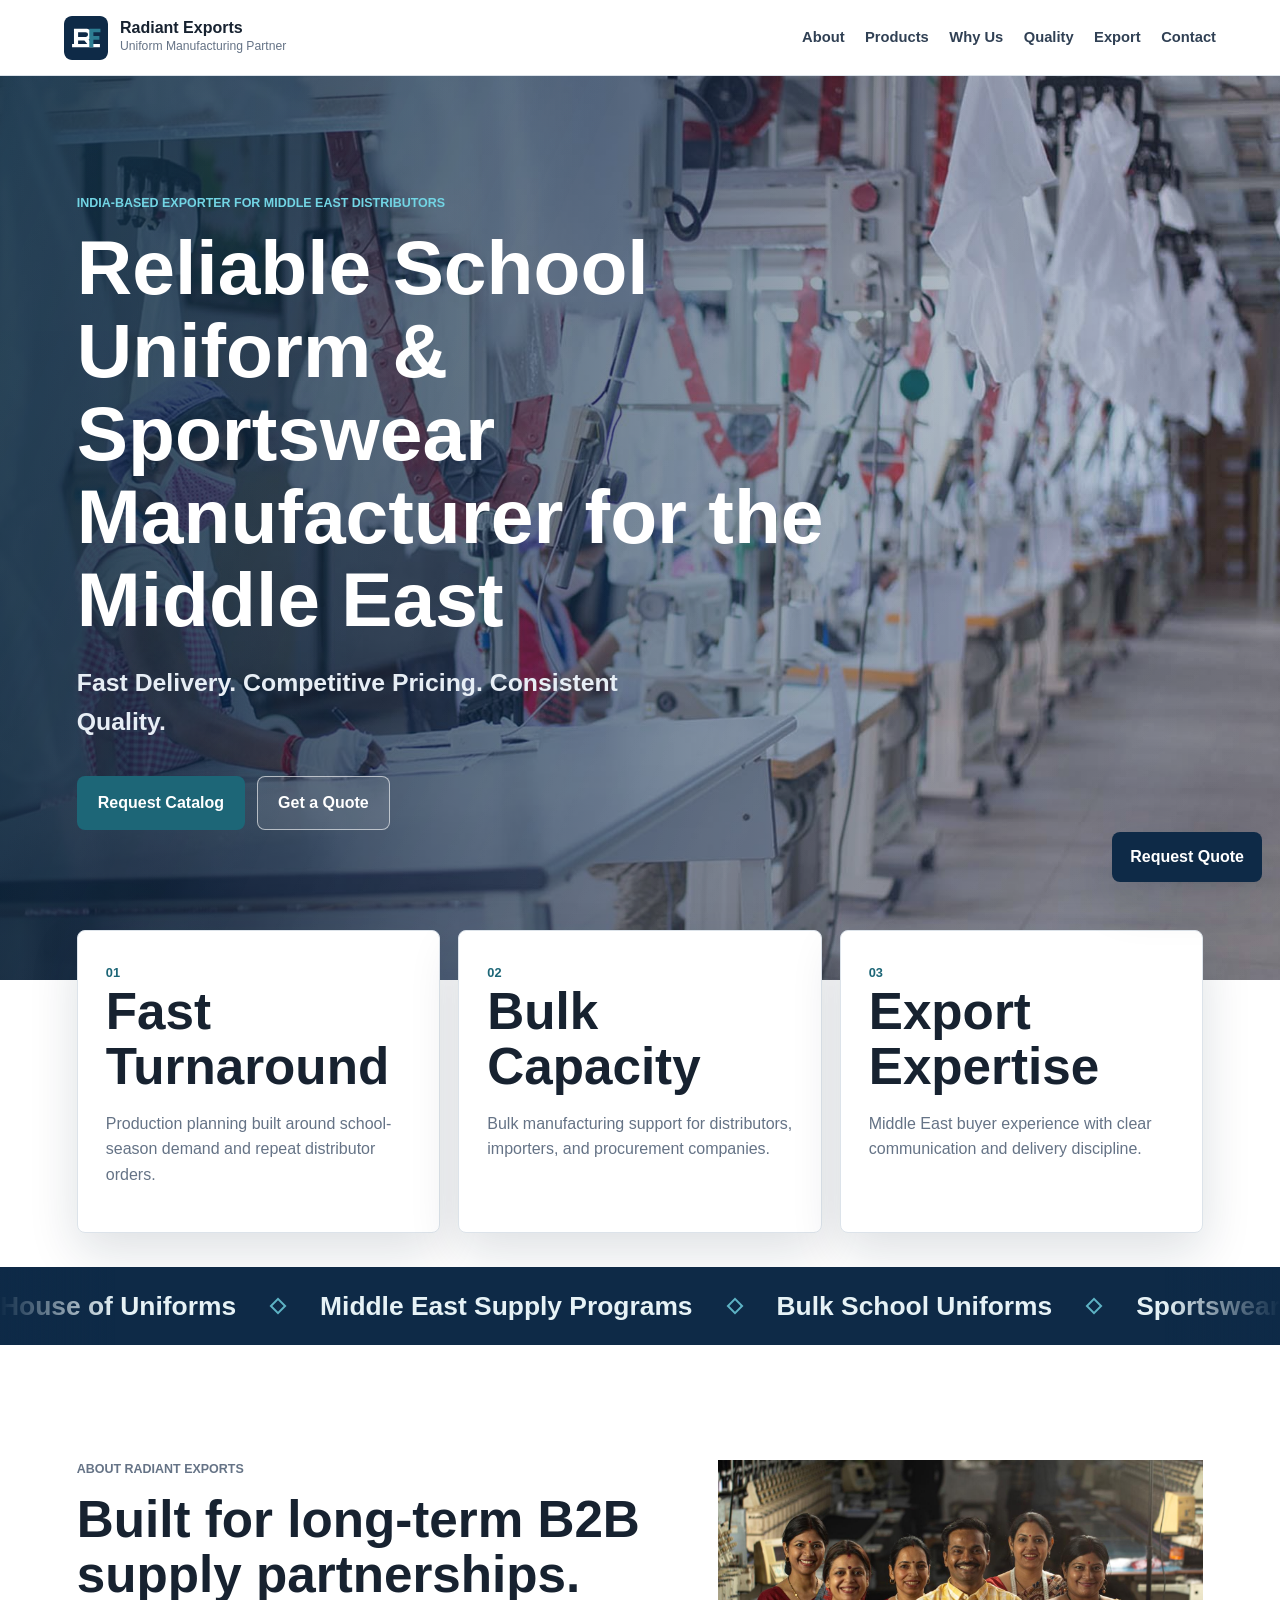
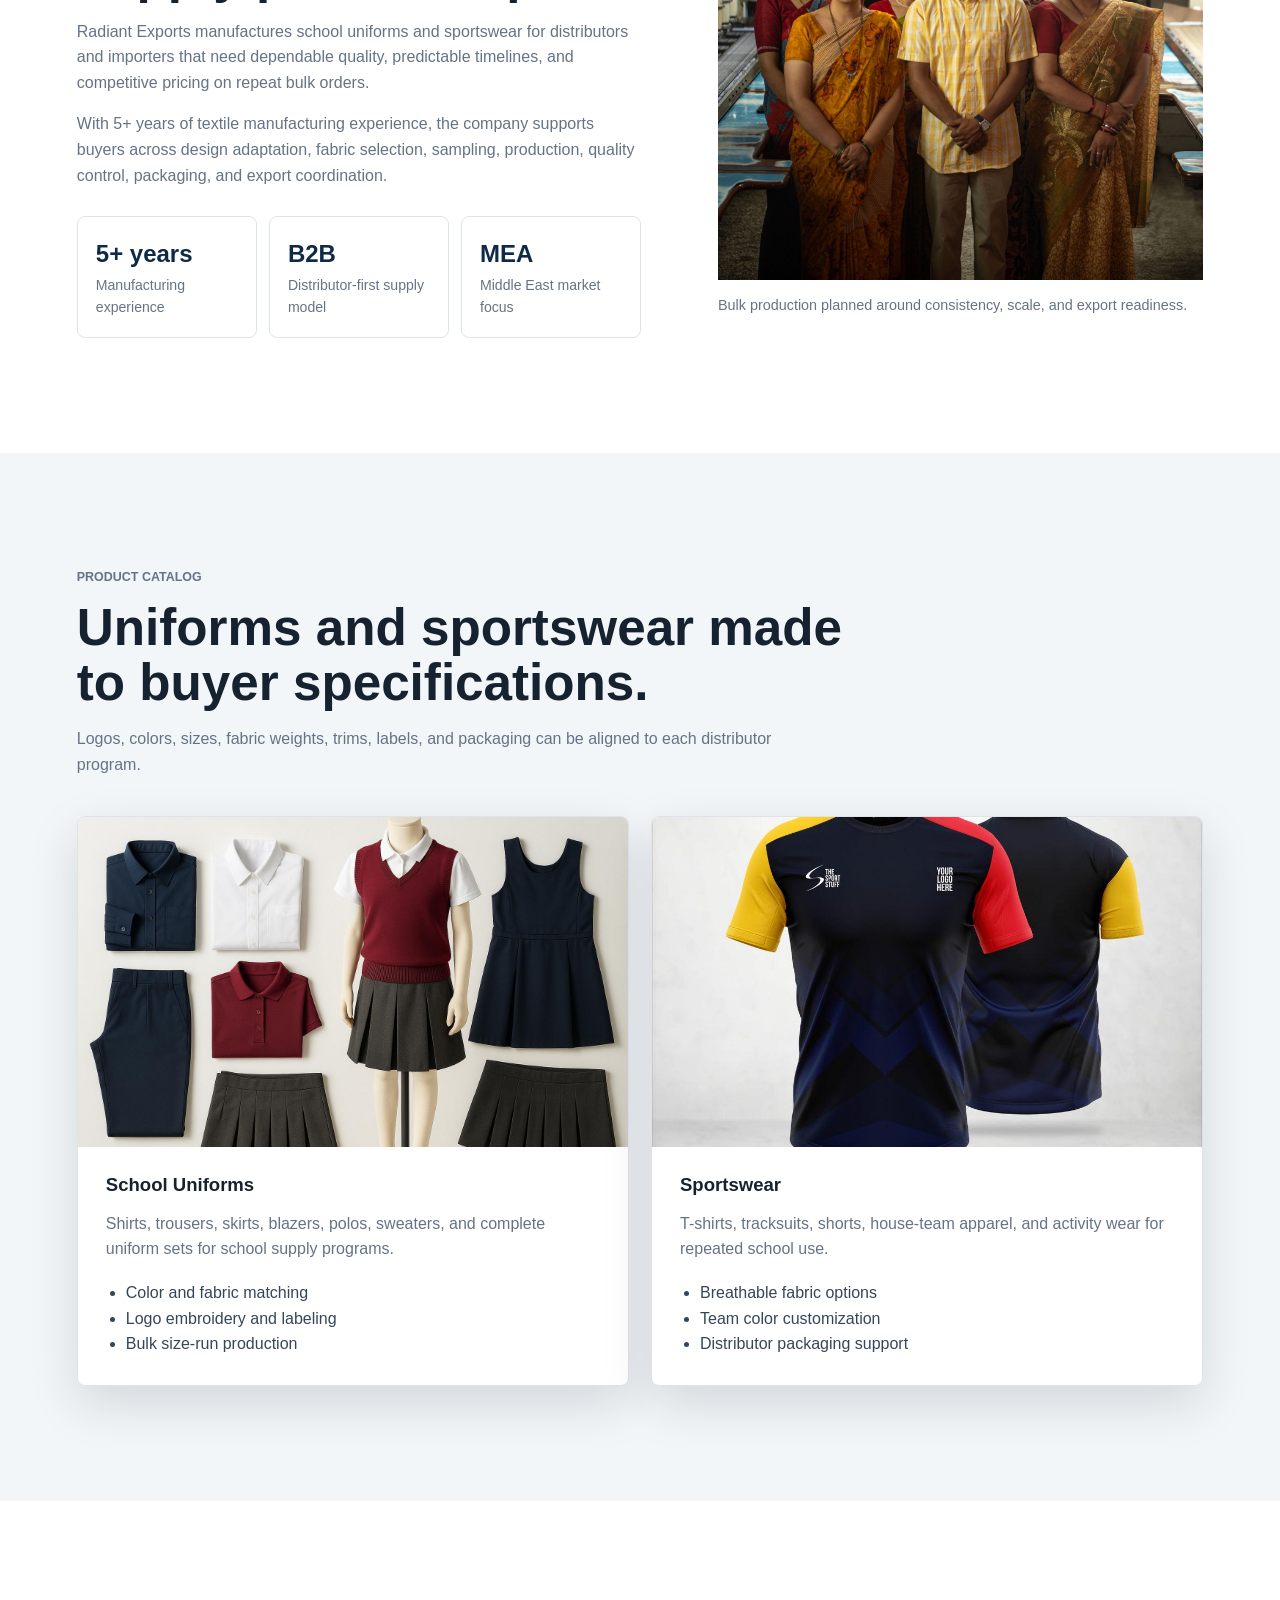
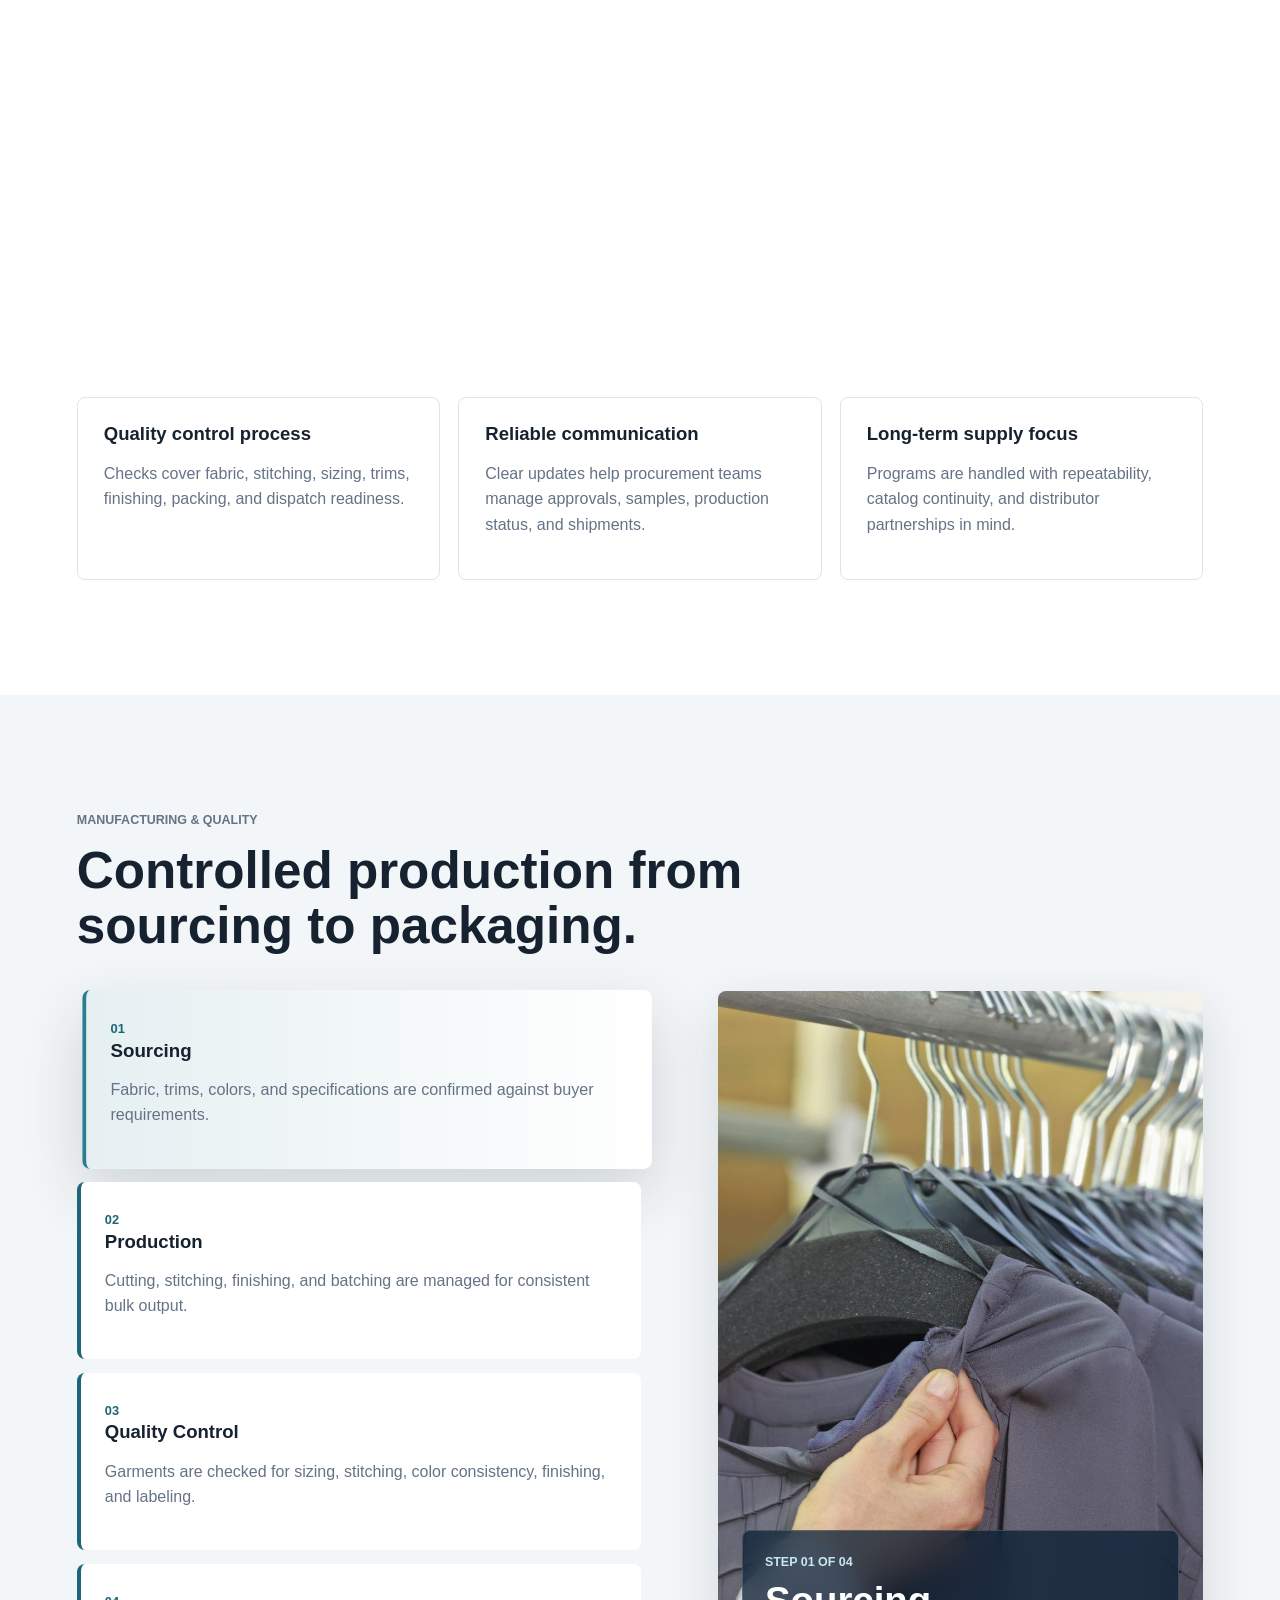
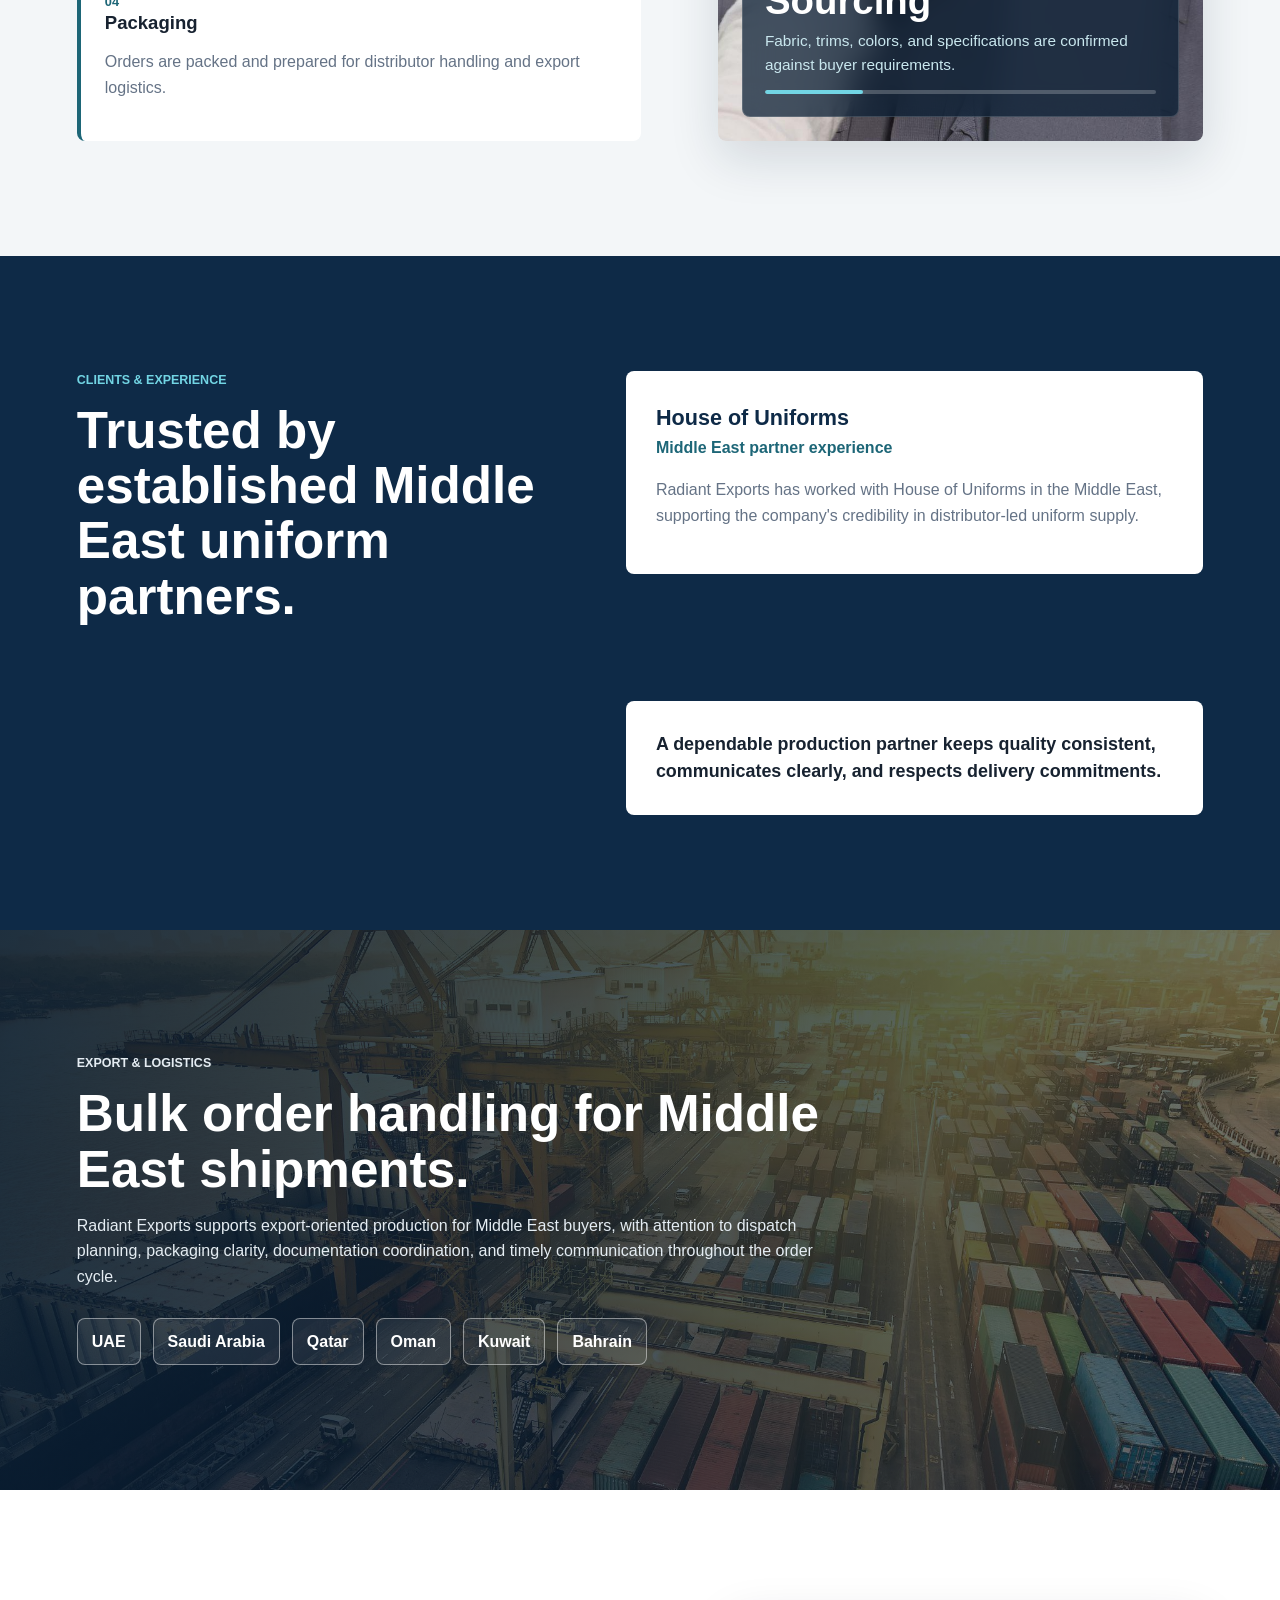
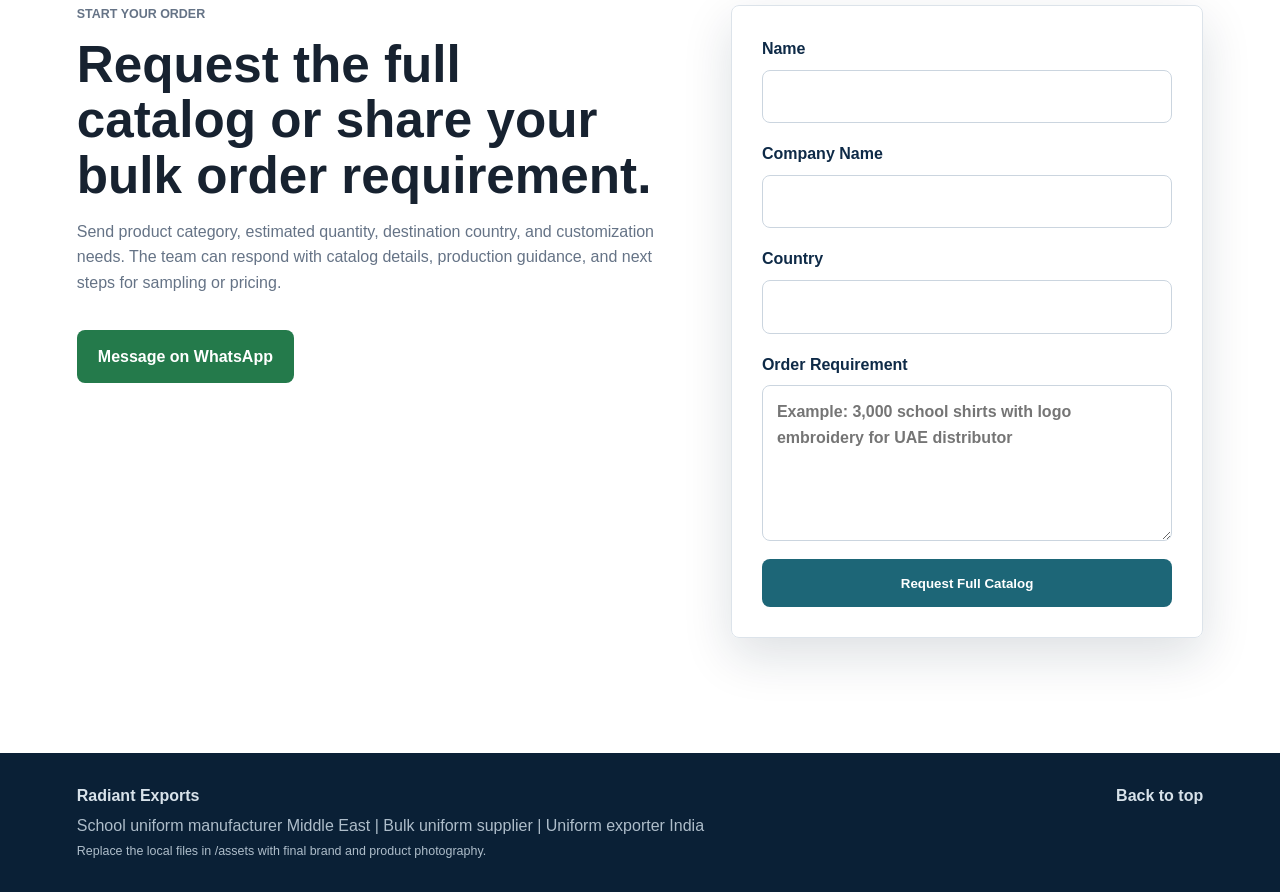
==== commit b54bfab2: "images" ====
--- a/index.html
+++ b/index.html
@@ -100,7 +100,7 @@
         </div>
         <figure class="image-panel">
           <img
-            src="assets/about-manufacturing-placeholder.svg"
+            src="assets/about-manufacturing-placeholder.jpg"
             alt="Textile production floor with workers sewing garments"
           />
           <figcaption>Bulk production planned around consistency, scale, and export readiness.</figcaption>
@@ -116,7 +116,7 @@
         <div class="product-grid">
           <article class="product-card">
             <img
-              src="assets/school-uniforms-placeholder.svg"
+              src="assets/schooluniform.jpg"
               alt="Students wearing school uniforms"
             />
             <div>
@@ -131,7 +131,7 @@
           </article>
           <article class="product-card">
             <img
-              src="assets/sportswear-placeholder.svg"
+              src="assets/sportswear.jpg"
               alt="Students wearing sports uniforms during a football match"
             />
             <div>
@@ -176,7 +176,7 @@
           </div>
           <figure class="process-visual" aria-live="polite">
             <img
-              src="assets/manufacturing-quality-placeholder.svg"
+              src="assets/manufacturingquality.jpg"
               alt="Automatic cutting machine used in garment manufacturing"
             />
             <figcaption>
--- a/styles.css
+++ b/styles.css
@@ -163,7 +163,7 @@
   color: var(--white);
   background:
     linear-gradient(90deg, rgba(7, 28, 50, 0.88), rgba(14, 42, 71, 0.56), rgba(14, 42, 71, 0.12)),
-    url("assets/hero-manufacturing-placeholder.svg") center/cover;
+    url("assets/hero-manufacturing-placeholder.jpg") center/cover;
   animation: heroPan 18s ease-in-out infinite alternate;
   isolation: isolate;
 }
@@ -772,7 +772,7 @@
   color: var(--white);
   background:
     linear-gradient(90deg, rgba(7, 28, 50, 0.9), rgba(7, 28, 50, 0.58)),
-    url("assets/export-logistics-placeholder.svg") center/cover;
+    url("assets/export-logistics-placeholder.jpg") center/cover;
   animation: exportDrift 16s ease-in-out infinite alternate;
 }
 
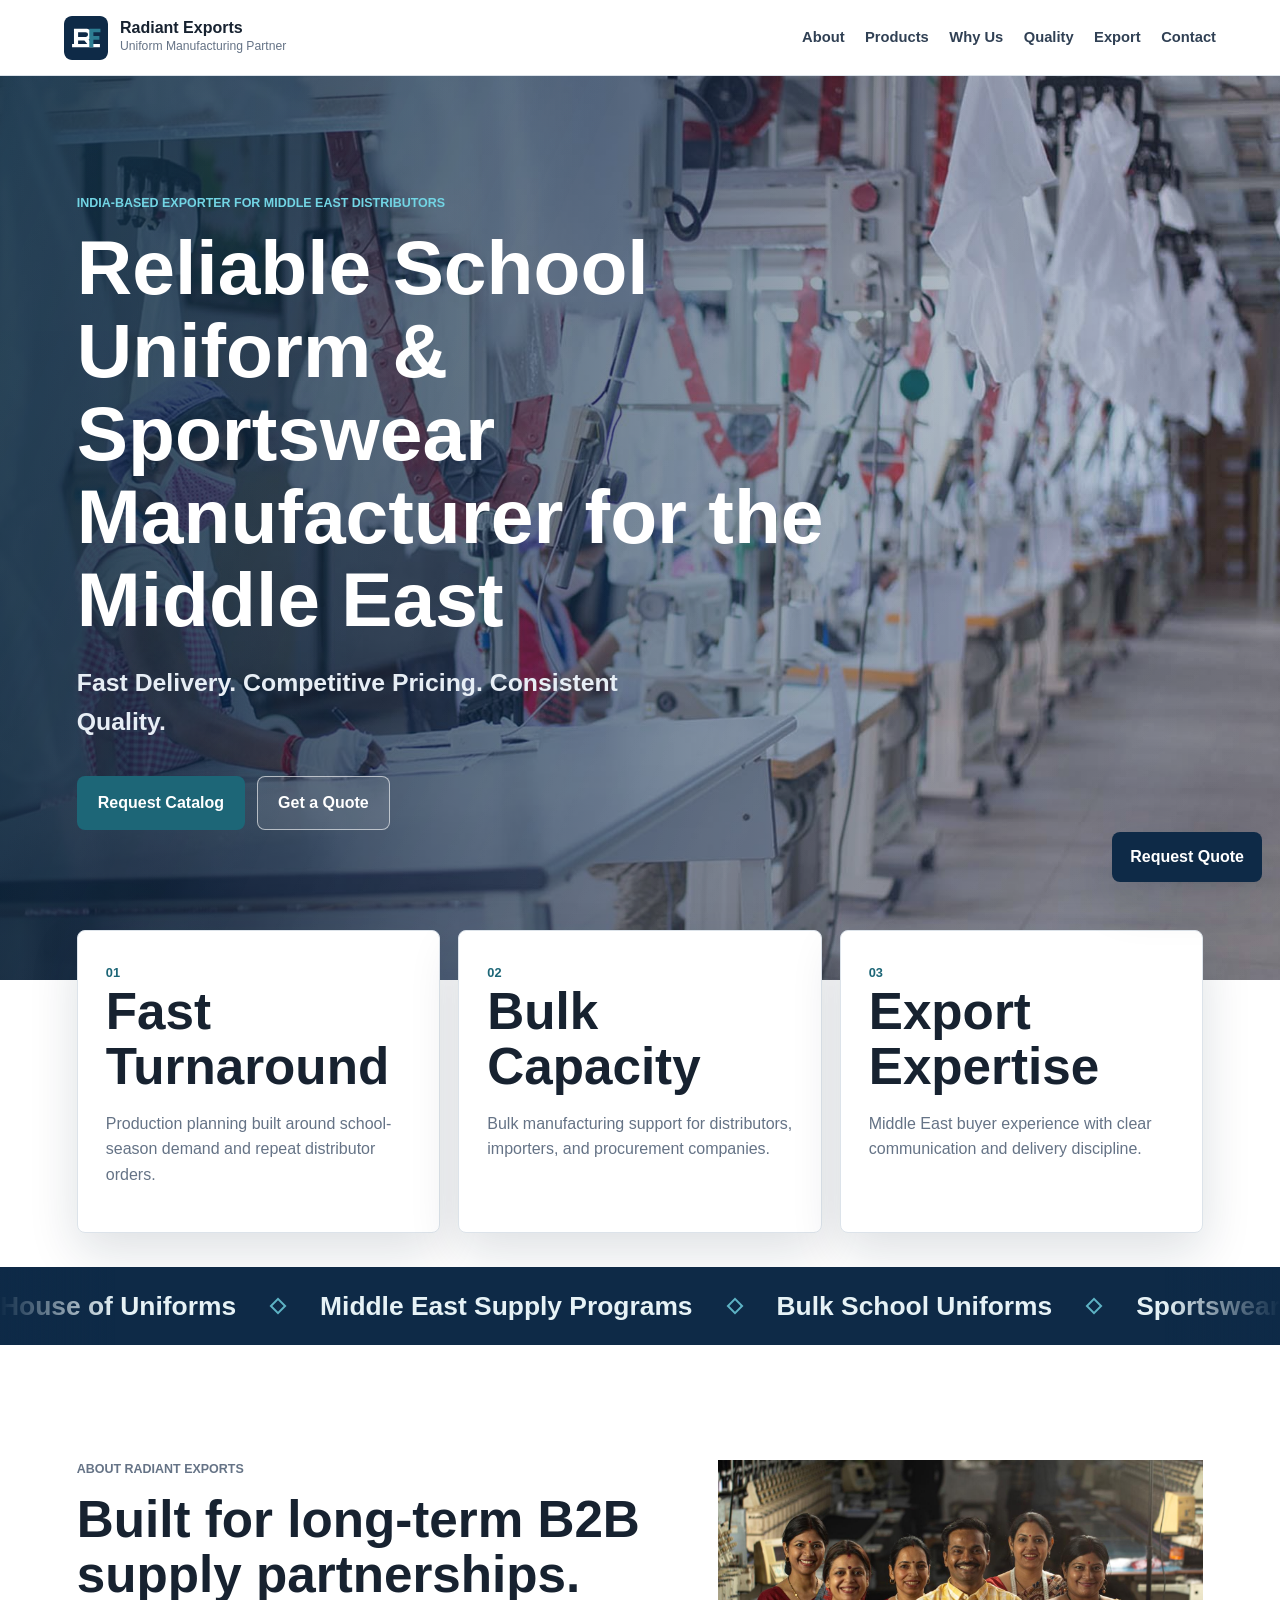
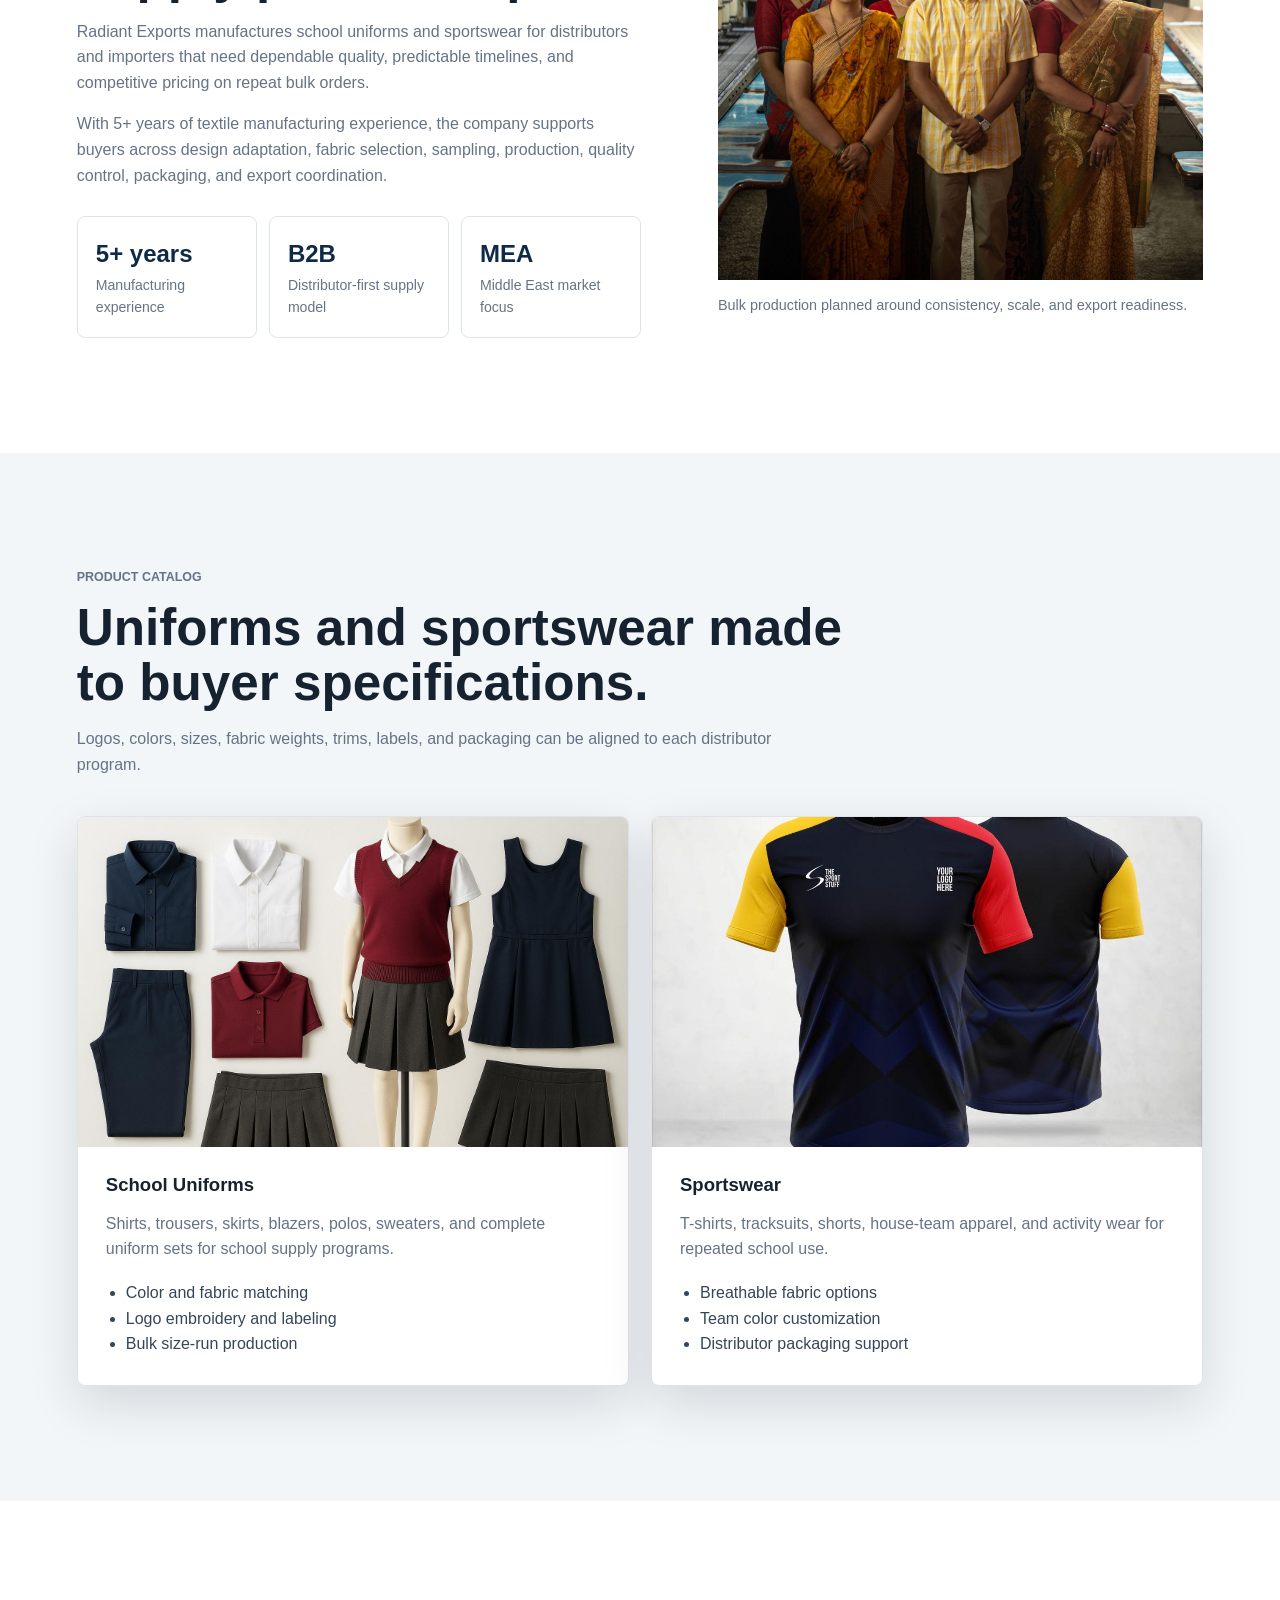
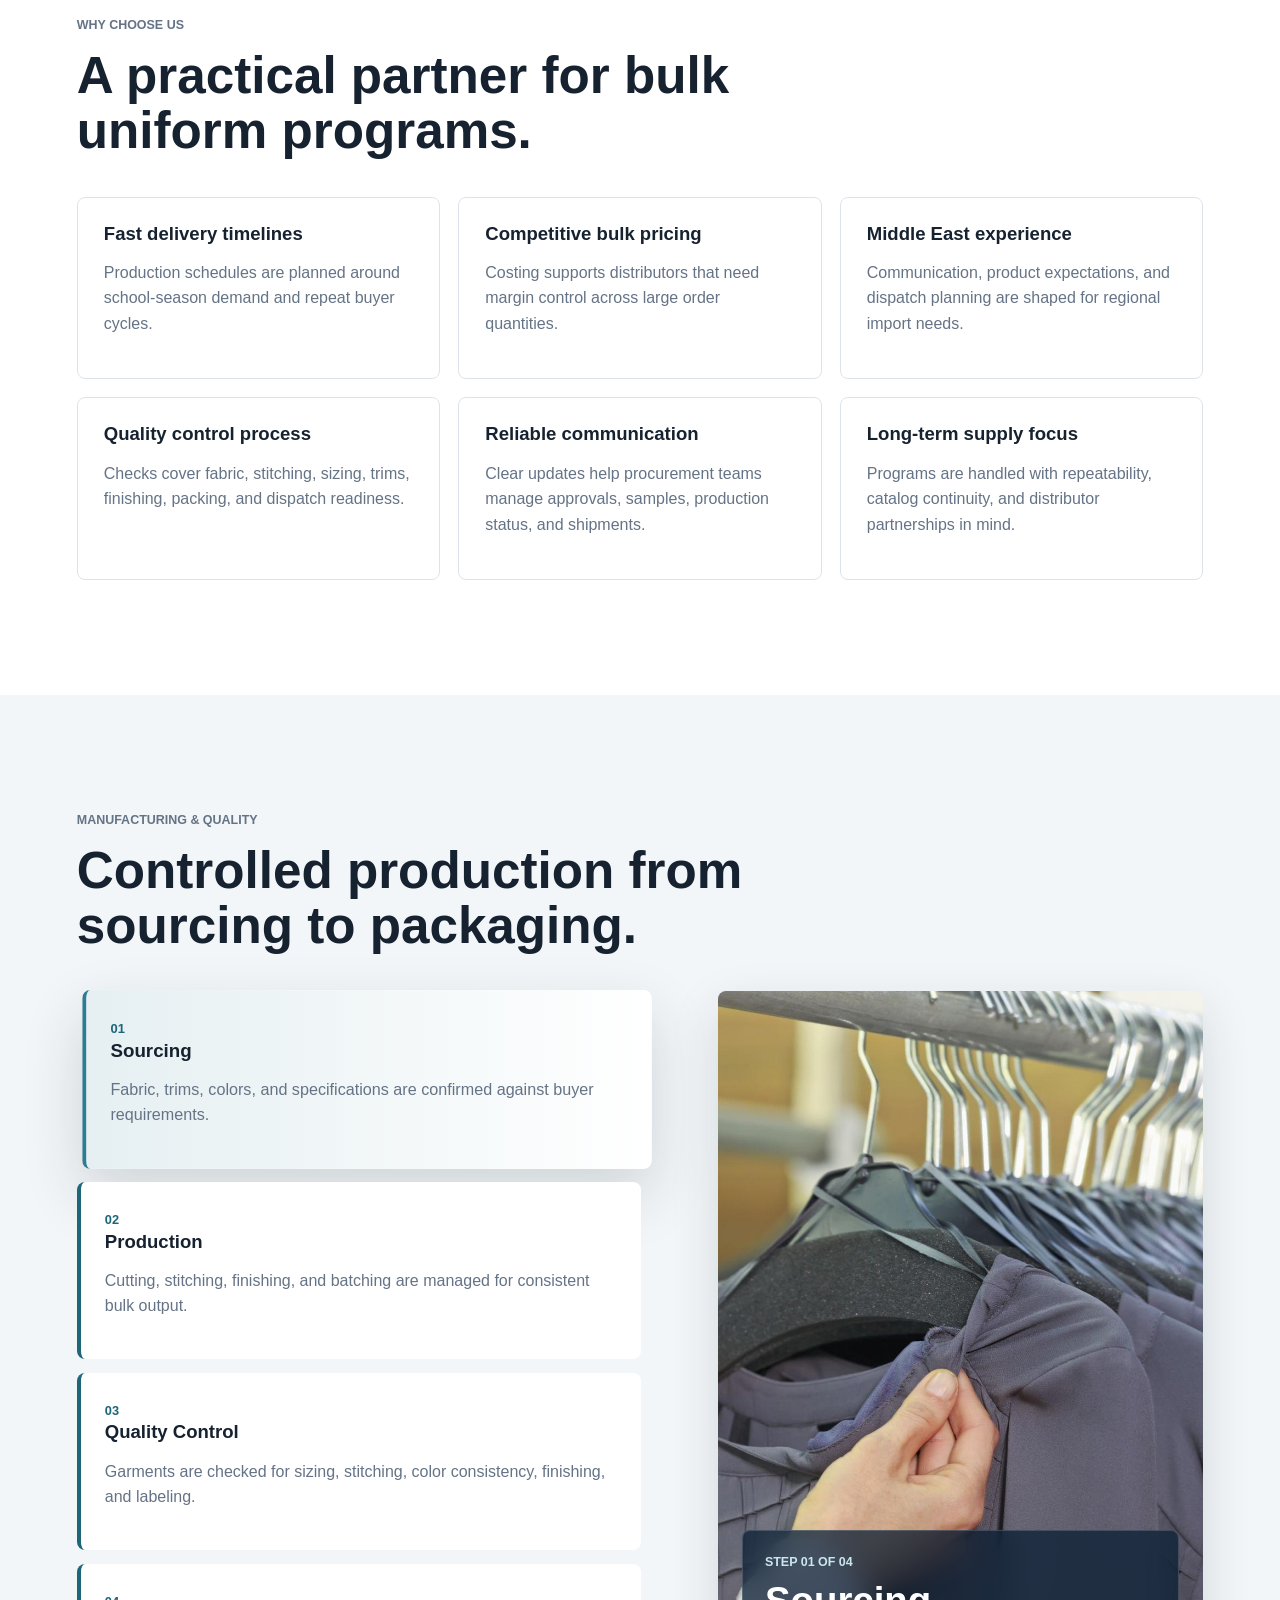
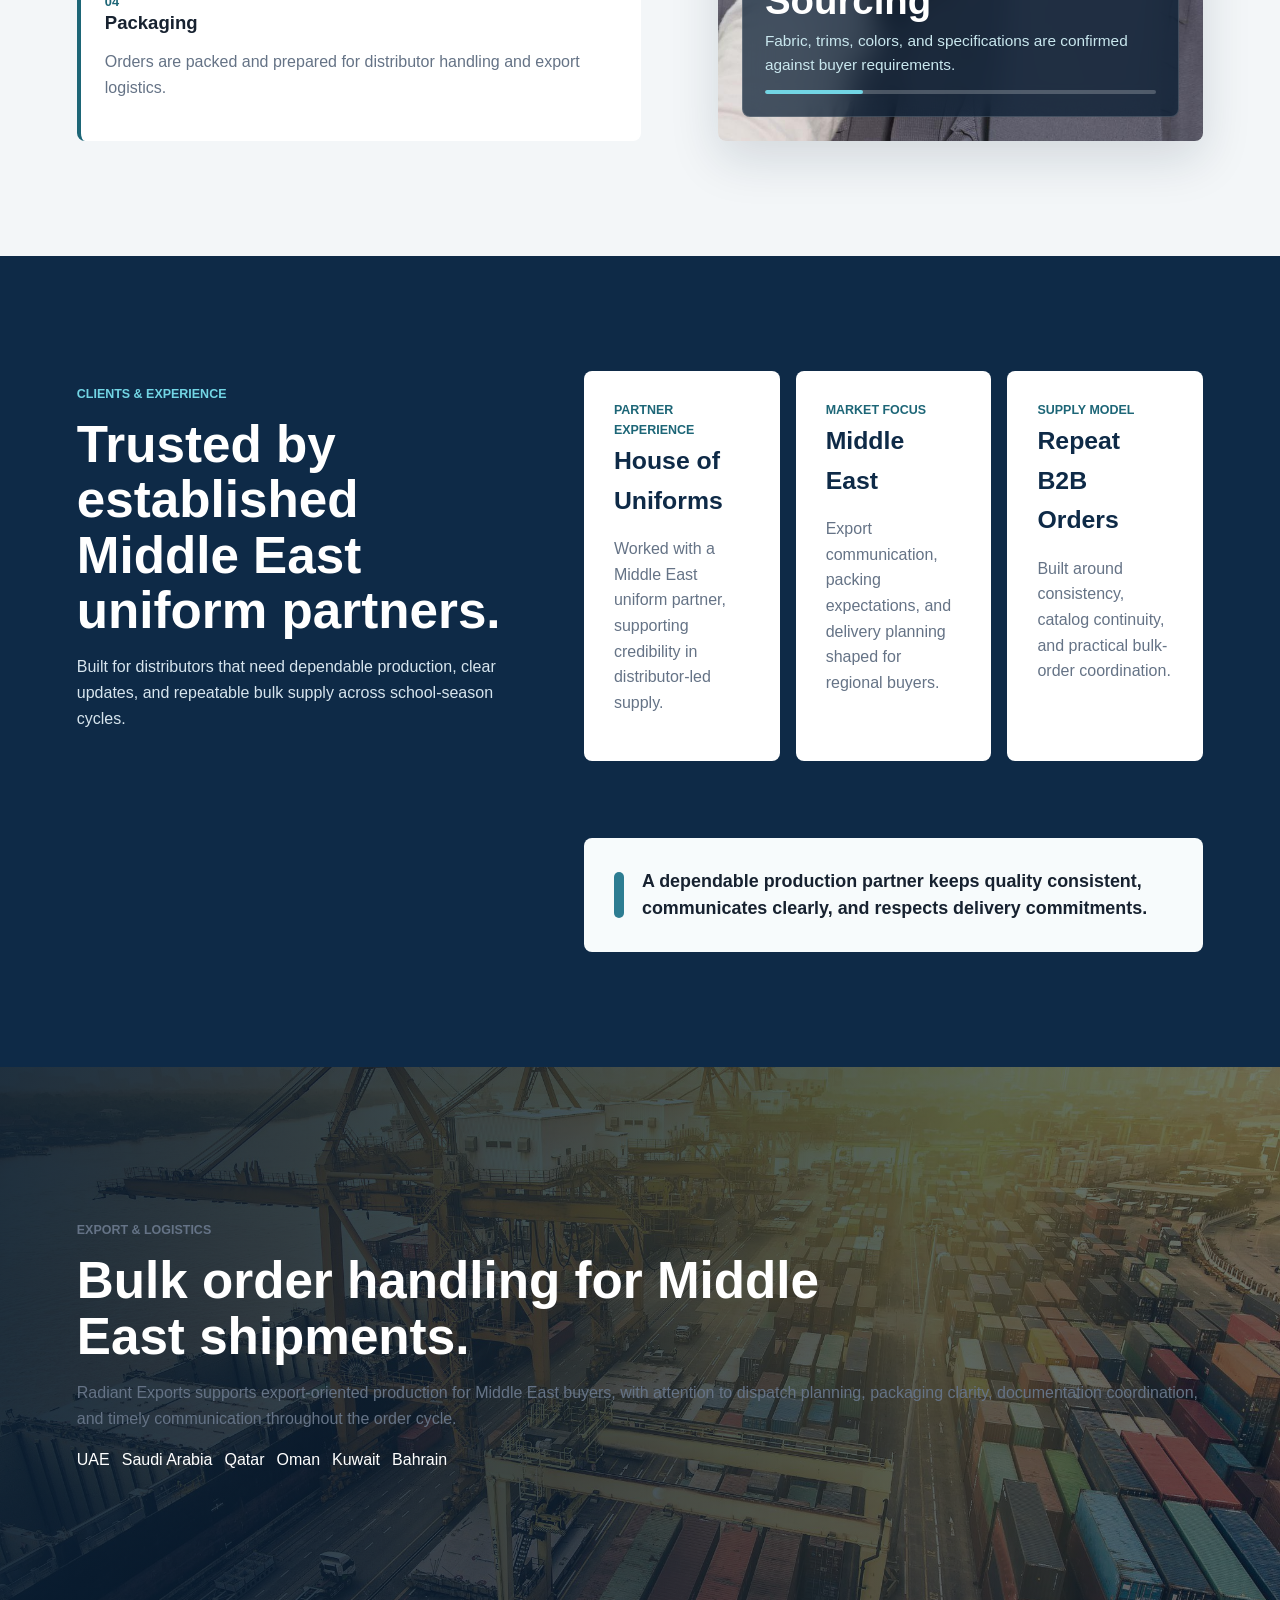
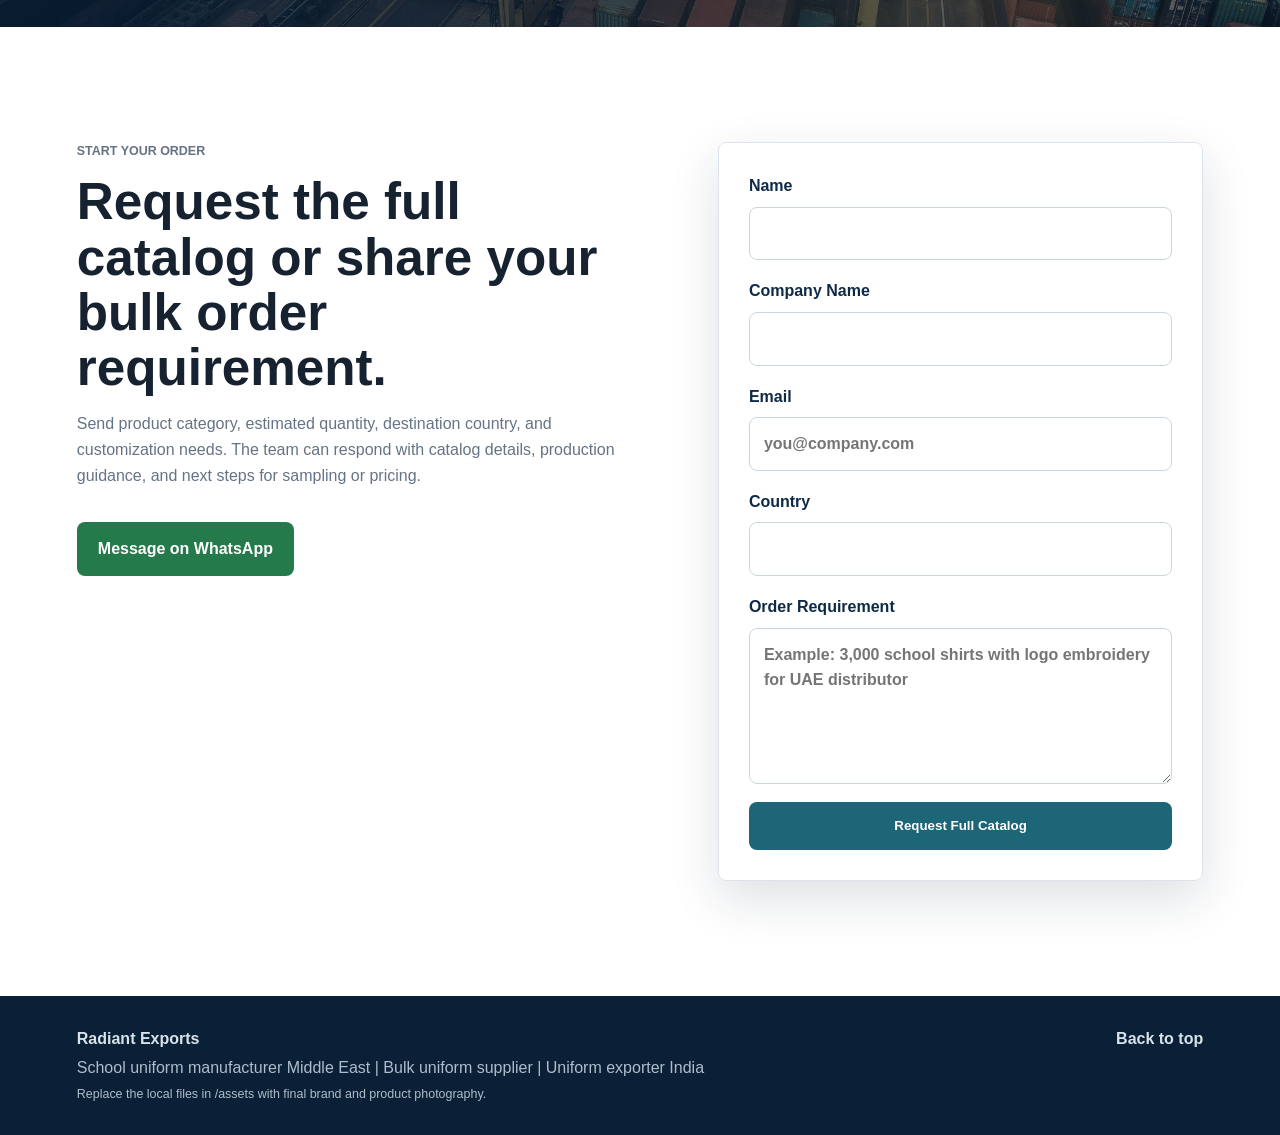
==== commit fc8c86cc: "fix email field" ====
--- a/index.html
+++ b/index.html
@@ -190,17 +190,35 @@
       </section>
 
       <section id="clients" class="section clients-section">
-        <div>
+        <div class="clients-copy">
           <p class="eyebrow">Clients & Experience</p>
           <h2>Trusted by established Middle East uniform partners.</h2>
-        </div>
-        <div class="client-proof">
-          <strong>House of Uniforms</strong>
-          <span>Middle East partner experience</span>
-          <p>
-            Radiant Exports has worked with House of Uniforms in the Middle East, supporting the company's credibility in
-            distributor-led uniform supply.
-          </p>
+          <p>
+            Built for distributors that need dependable production, clear updates, and repeatable bulk supply across school-season cycles.
+          </p>
+        </div>
+        <div class="client-proof-grid" aria-label="Client credibility highlights">
+          <article class="client-proof">
+            <span>Partner Experience</span>
+            <strong>House of Uniforms</strong>
+            <p>
+              Worked with a Middle East uniform partner, supporting credibility in distributor-led supply.
+            </p>
+          </article>
+          <article class="client-proof">
+            <span>Market Focus</span>
+            <strong>Middle East</strong>
+            <p>
+              Export communication, packing expectations, and delivery planning shaped for regional buyers.
+            </p>
+          </article>
+          <article class="client-proof">
+            <span>Supply Model</span>
+            <strong>Repeat B2B Orders</strong>
+            <p>
+              Built around consistency, catalog continuity, and practical bulk-order coordination.
+            </p>
+          </article>
         </div>
         <blockquote>
           A dependable production partner keeps quality consistent, communicates clearly, and respects delivery commitments.
@@ -246,6 +264,10 @@
           <label>
             Company Name
             <input type="text" name="Company Name" autocomplete="organization" required />
+          </label>
+          <label>
+            Email
+            <input type="email" name="Email" autocomplete="email" placeholder="you@company.com" required />
           </label>
           <label>
             Country
--- a/styles.css
+++ b/styles.css
@@ -715,13 +715,25 @@
 }
 
 .clients-section {
-  grid-template-columns: minmax(0, 0.9fr) minmax(320px, 1.1fr);
+  grid-template-columns: minmax(0, 0.82fr) minmax(320px, 1.18fr);
   background: var(--navy);
   color: var(--white);
+  align-items: center;
 }
 
 .clients-section .eyebrow {
   color: #72d5e4;
+}
+
+.clients-copy p {
+  max-width: 620px;
+  color: #d7e5ee;
+}
+
+.client-proof-grid {
+  display: grid;
+  grid-template-columns: repeat(3, minmax(0, 1fr));
+  gap: 16px;
 }
 
 .client-proof,
@@ -734,14 +746,22 @@
   transition: box-shadow 0.25s ease, transform 0.25s ease;
 }
 
-.client-proof {
-  grid-column: 2;
-  grid-row: 1;
-}
-
 .clients-section blockquote {
   grid-column: 2;
-  grid-row: 2;
+  position: relative;
+  padding-left: 58px;
+  background: #f7fbfc;
+}
+
+.clients-section blockquote::before {
+  content: "";
+  position: absolute;
+  left: 30px;
+  top: 34px;
+  width: 10px;
+  height: calc(100% - 68px);
+  border-radius: 999px;
+  background: var(--accent);
 }
 
 .client-proof strong,
@@ -751,12 +771,14 @@
 
 .client-proof strong {
   color: var(--navy);
-  font-size: 1.35rem;
+  font-size: clamp(1.2rem, 2vw, 1.55rem);
 }
 
 .client-proof span {
   color: var(--accent-dark);
   font-weight: 800;
+  font-size: 0.78rem;
+  text-transform: uppercase;
 }
 
 .clients-section blockquote {
@@ -773,39 +795,6 @@
   background:
     linear-gradient(90deg, rgba(7, 28, 50, 0.9), rgba(7, 28, 50, 0.58)),
     url("assets/export-logistics-placeholder.jpg") center/cover;
-  animation: exportDrift 16s ease-in-out infinite alternate;
-}
-
-.export-content {
-  max-width: 760px;
-}
-
-.export-content p {
-  color: #e5edf3;
-}
-
-.country-tags {
-  margin-top: 28px;
-}
-
-.country-tags span {
-  padding: 10px 14px;
-  border: 1px solid rgba(255, 255, 255, 0.45);
-  border-radius: 8px;
-  background: rgba(255, 255, 255, 0.08);
-  font-weight: 800;
-  transition: background 0.22s ease, border-color 0.22s ease, transform 0.22s ease;
-}
-
-.country-tags span:hover {
-  border-color: rgba(255, 255, 255, 0.8);
-  background: rgba(255, 255, 255, 0.18);
-  transform: translateY(-3px);
-}
-
-.contact-section {
-  grid-template-columns: minmax(0, 0.88fr) minmax(320px, 0.72fr);
-  background: var(--white);
 }
 
 .whatsapp-link {
@@ -930,7 +919,7 @@
 .why-grid .reveal.is-visible:hover,
 .metric-row .reveal.is-visible:hover,
 .reveal.is-visible.client-proof:hover,
-.clients-section .reveal.is-visible:hover,
+.clients-section blockquote.reveal.is-visible:hover,
 .reveal.is-visible.inquiry-form:hover {
   transform: translateY(-6px);
 }
@@ -1078,6 +1067,18 @@
     grid-column: auto;
     grid-row: auto;
   }
+
+  .client-proof-grid {
+    grid-template-columns: 1fr;
+  }
+
+  .clients-section blockquote {
+    padding-left: 48px;
+  }
+
+  .clients-section blockquote::before {
+    left: 24px;
+  }
 }
 
 @media (prefers-reduced-motion: reduce) {
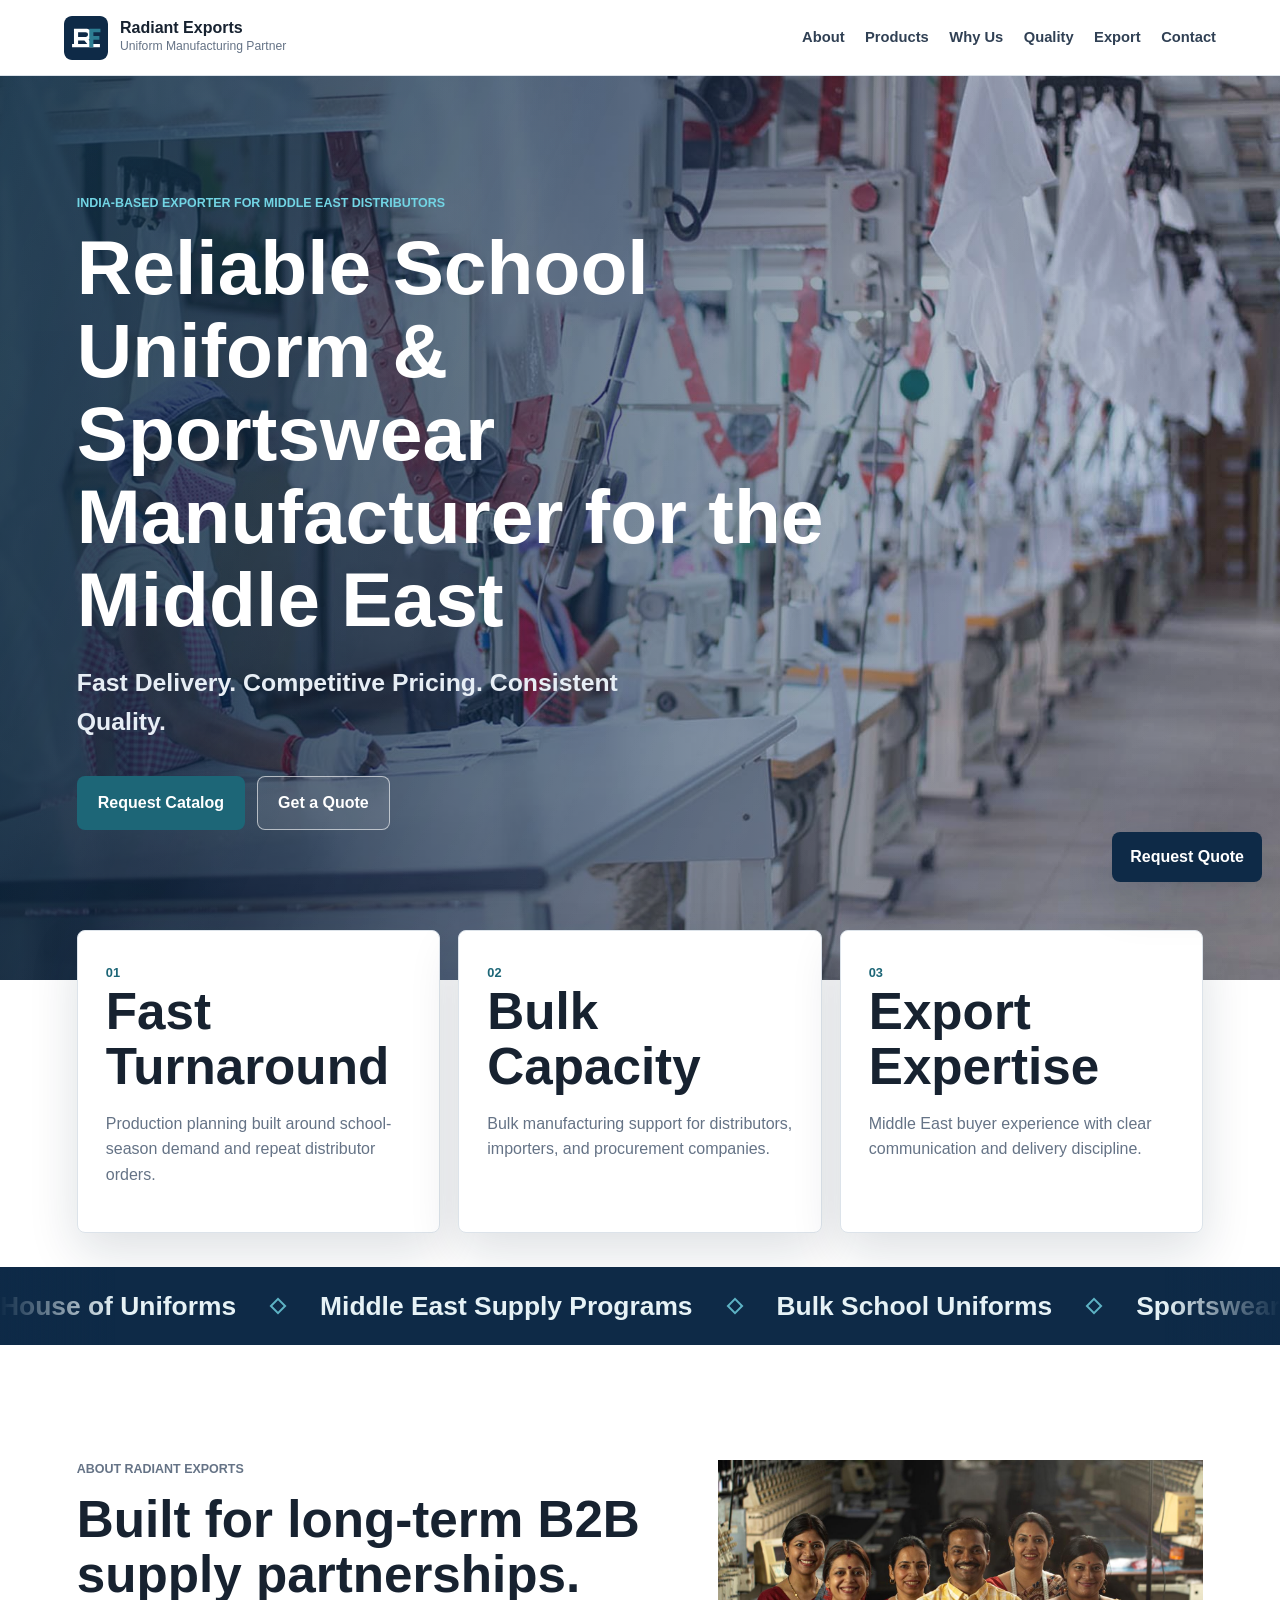
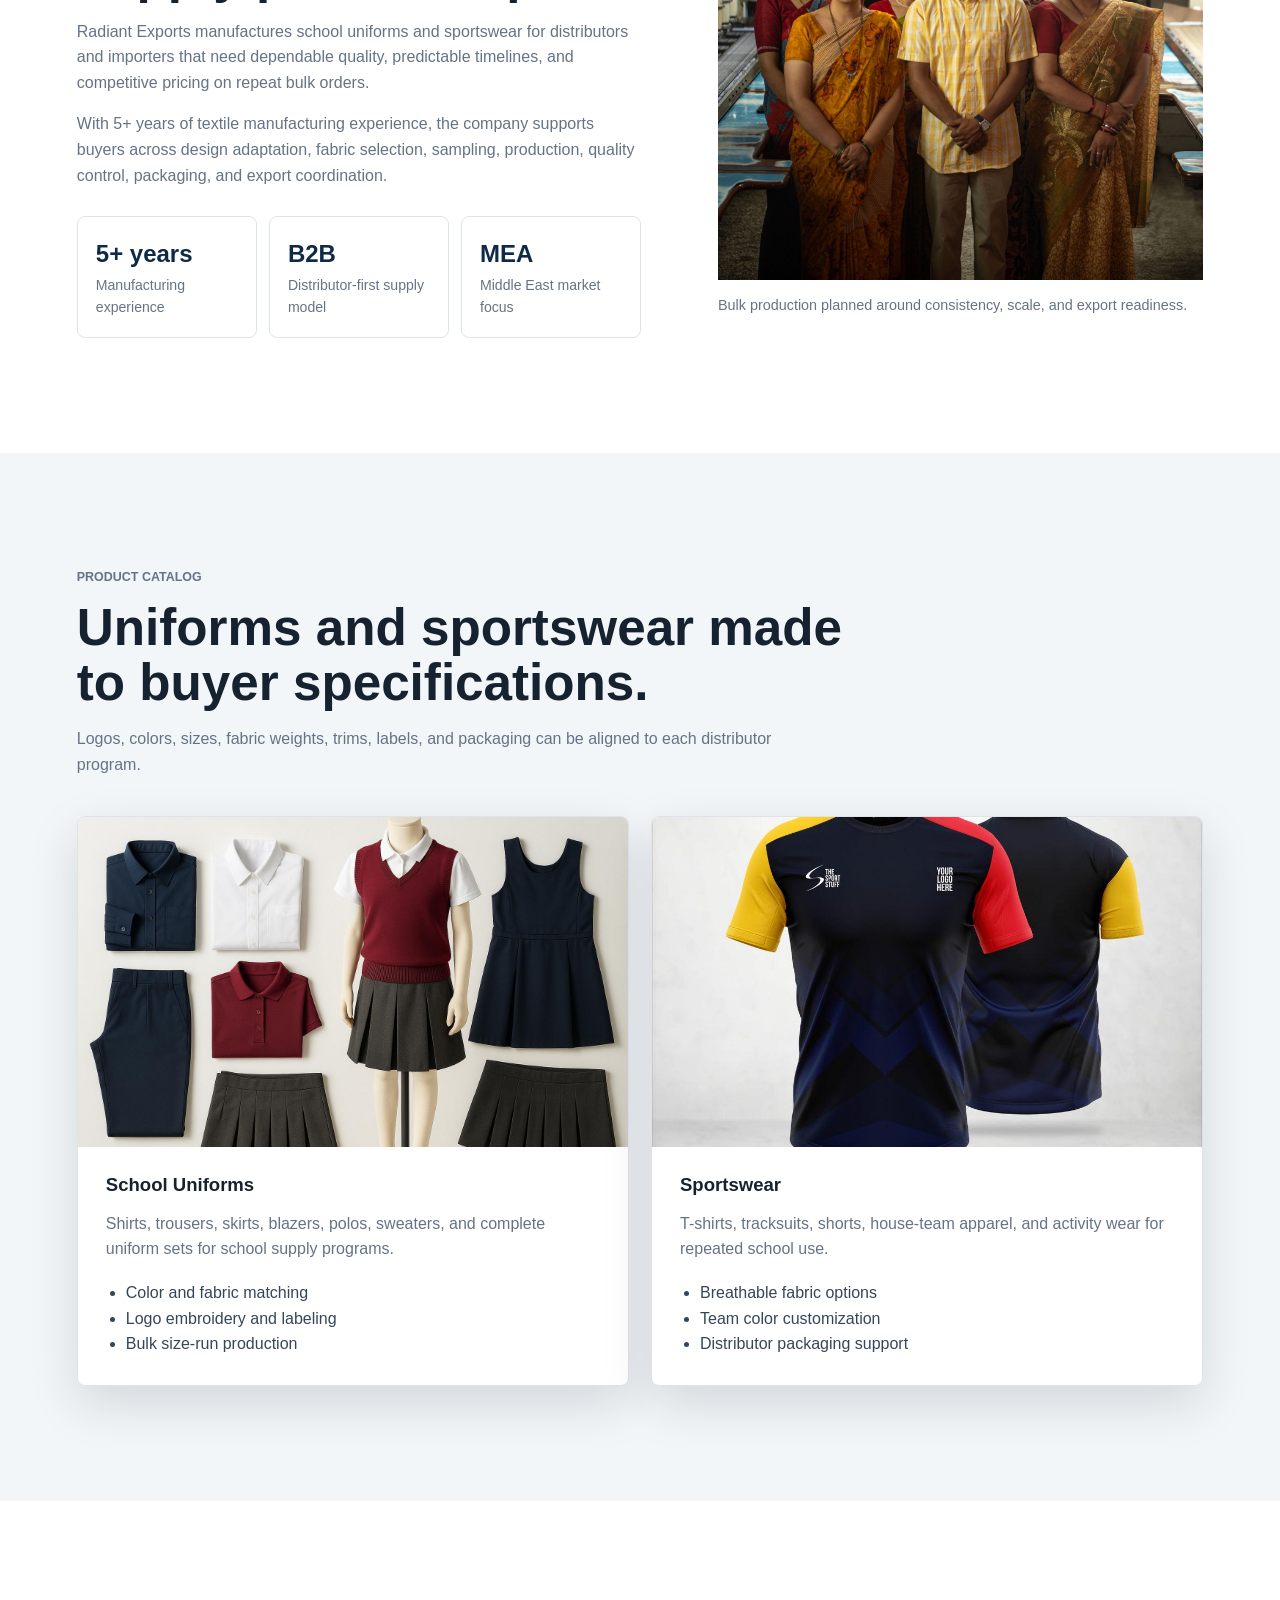
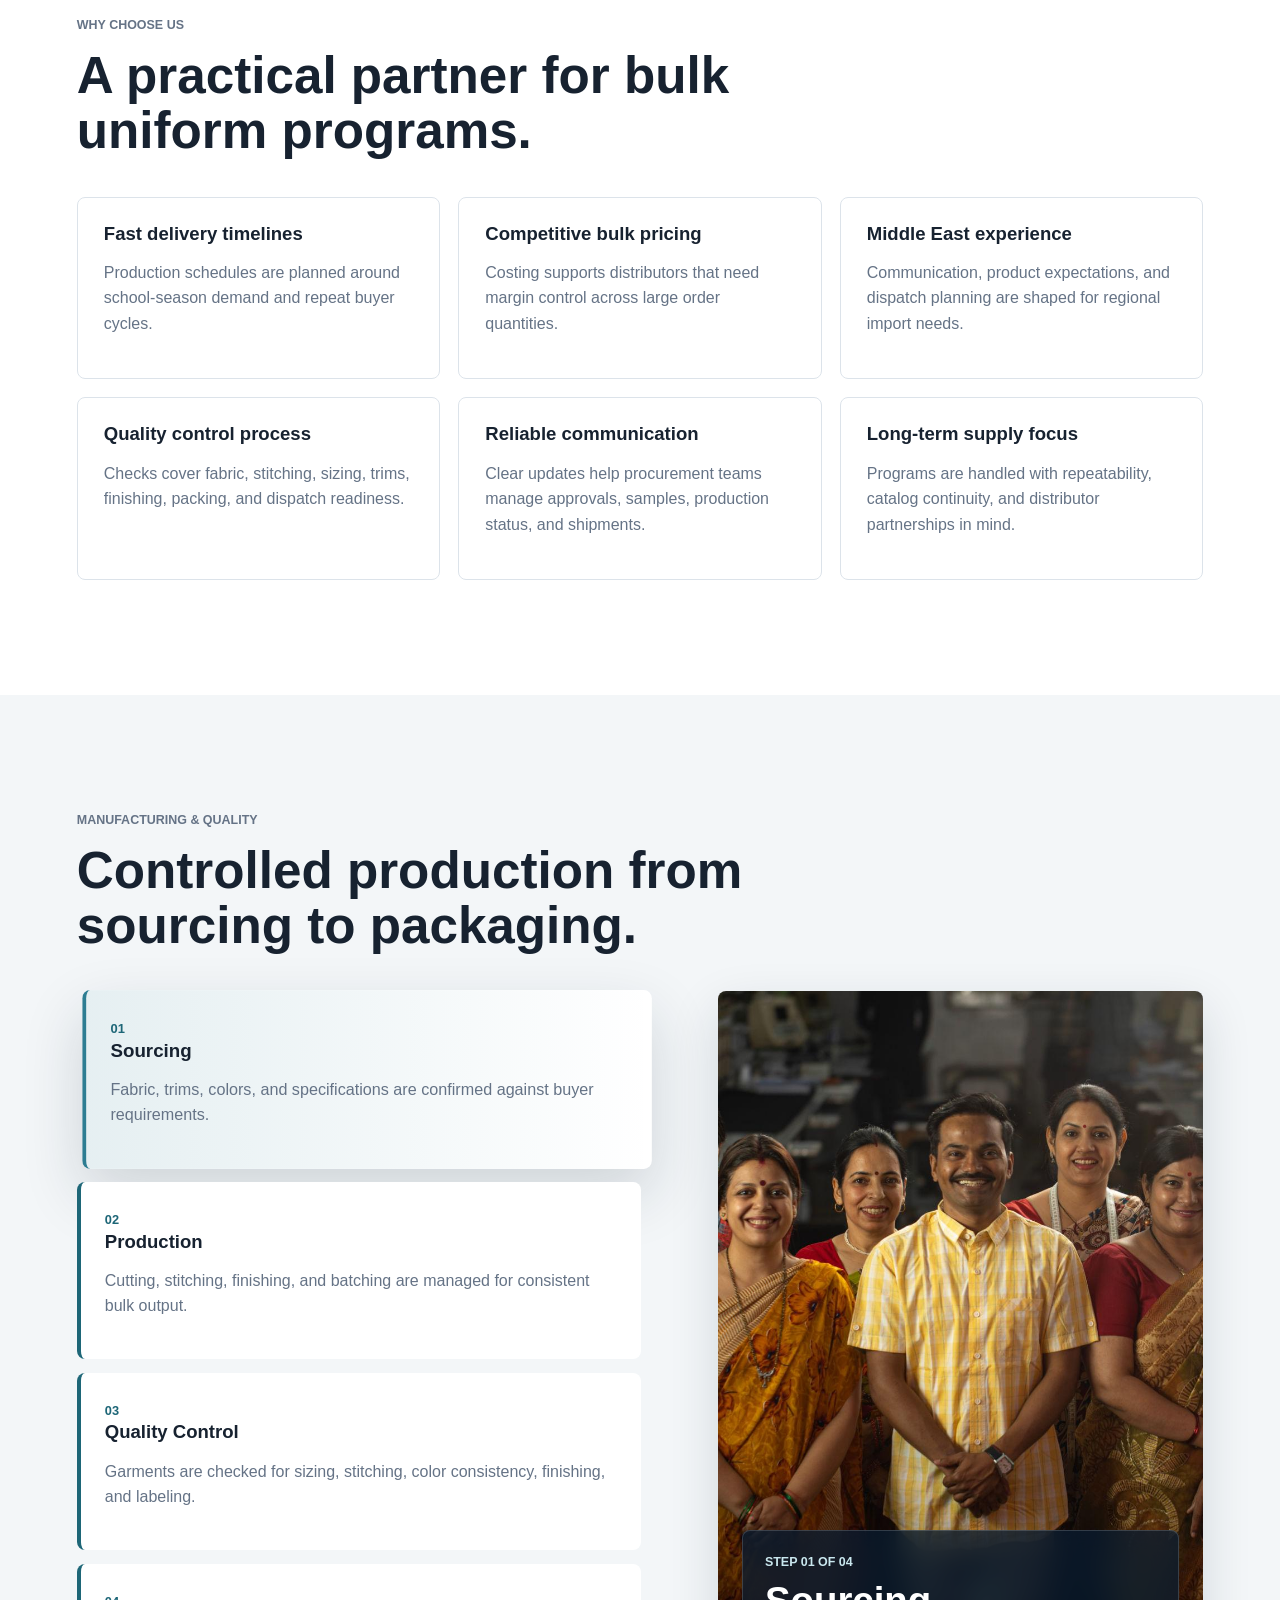
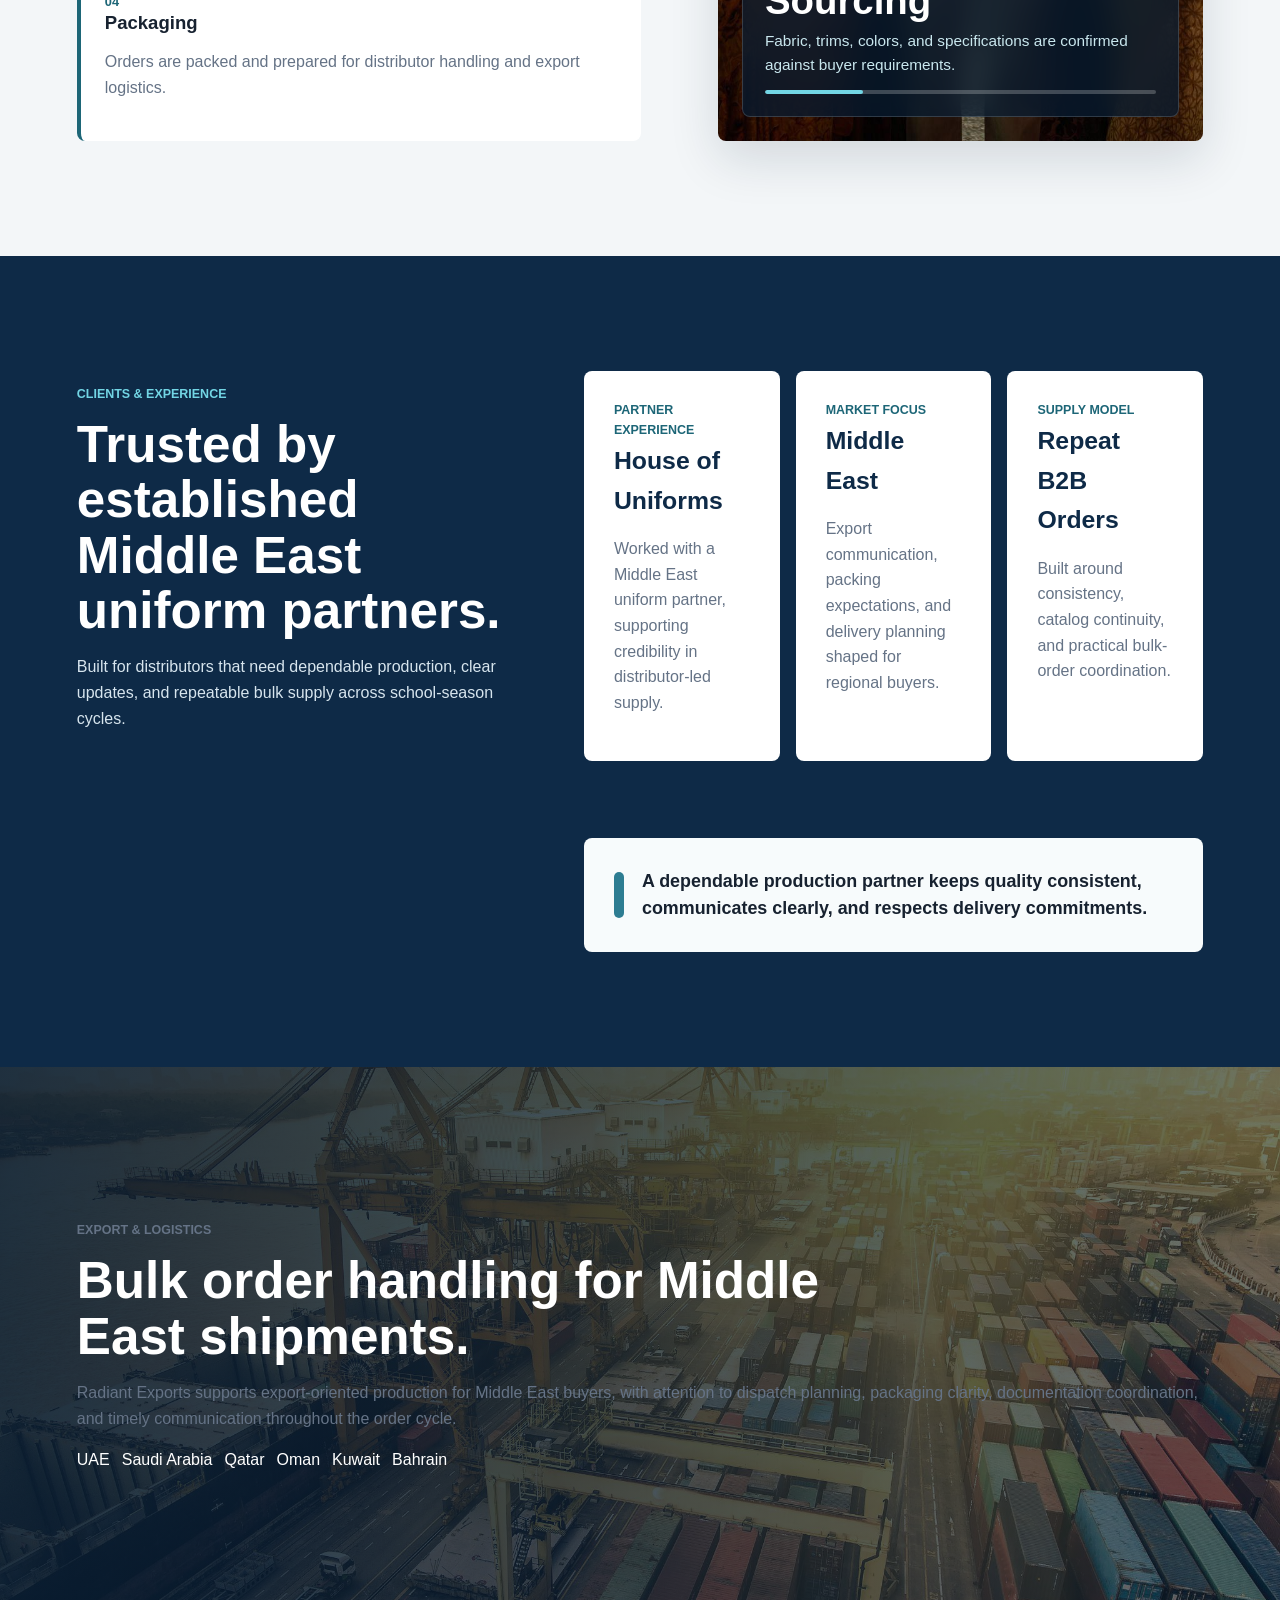
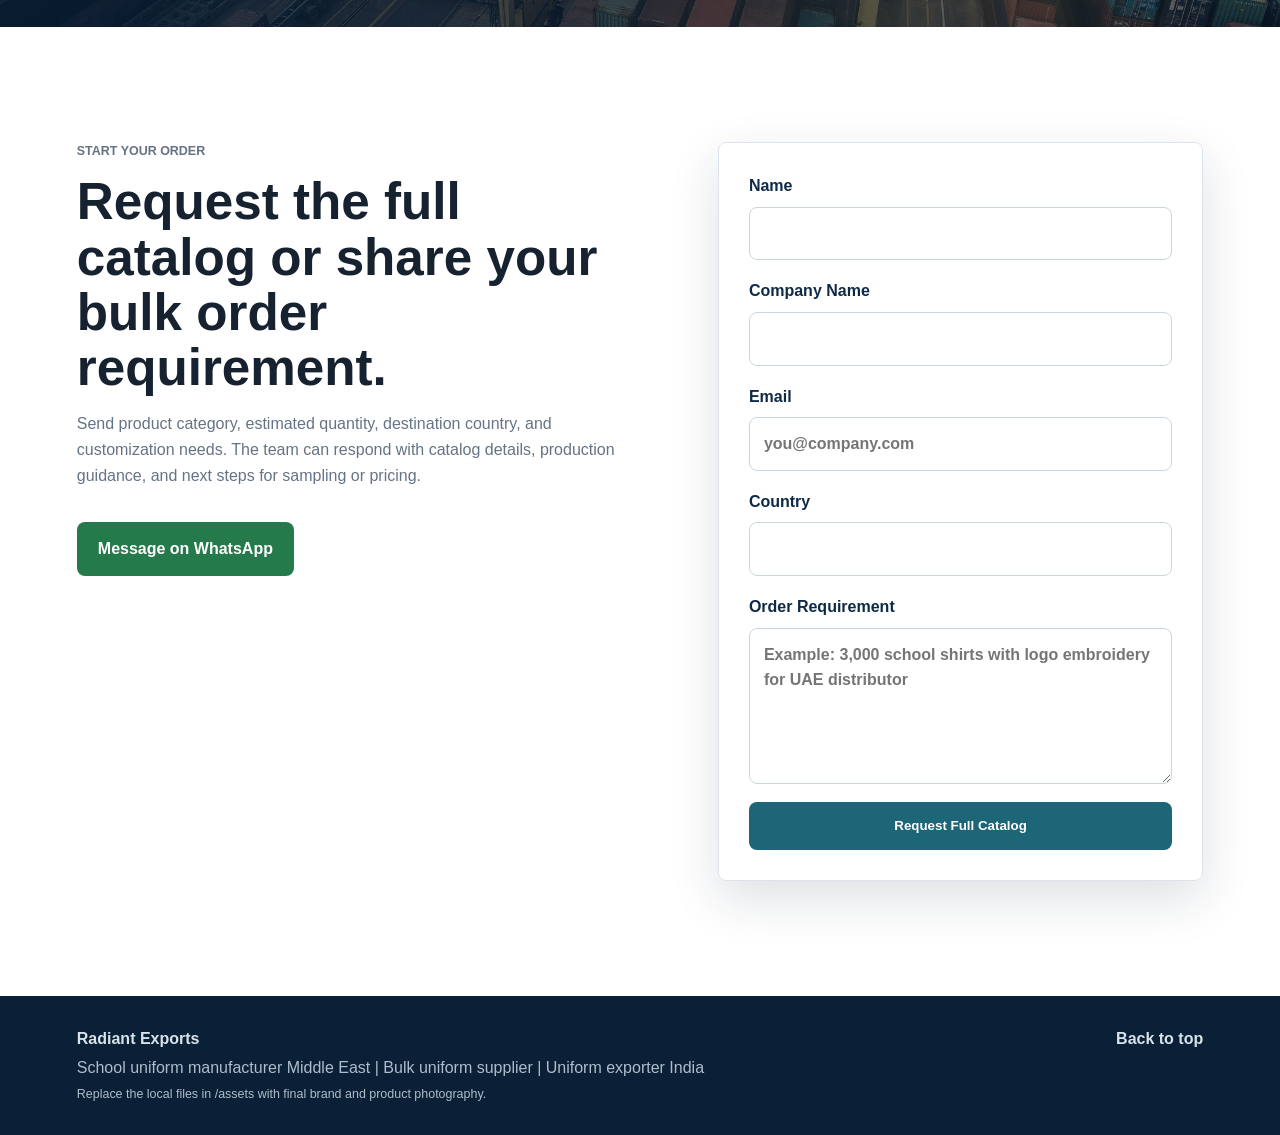
==== commit a7376bba: "dynamic images" ====
--- a/index.html
+++ b/index.html
@@ -169,15 +169,15 @@
         </div>
         <div class="process-layout">
           <div class="process-list">
-            <button class="process-step is-active" type="button" data-step="0" aria-pressed="true"><span>01</span><h3>Sourcing</h3><p>Fabric, trims, colors, and specifications are confirmed against buyer requirements.</p></button>
-            <button class="process-step" type="button" data-step="1" aria-pressed="false"><span>02</span><h3>Production</h3><p>Cutting, stitching, finishing, and batching are managed for consistent bulk output.</p></button>
-            <button class="process-step" type="button" data-step="2" aria-pressed="false"><span>03</span><h3>Quality Control</h3><p>Garments are checked for sizing, stitching, color consistency, finishing, and labeling.</p></button>
-            <button class="process-step" type="button" data-step="3" aria-pressed="false"><span>04</span><h3>Packaging</h3><p>Orders are packed and prepared for distributor handling and export logistics.</p></button>
+            <button class="process-step is-active" type="button" data-step="0" data-image="assets/about-manufacturing-placeholder.jpg" data-alt="Fabric and trims prepared for garment manufacturing" aria-pressed="true"><span>01</span><h3>Sourcing</h3><p>Fabric, trims, colors, and specifications are confirmed against buyer requirements.</p></button>
+            <button class="process-step" type="button" data-step="1" data-image="assets/manufacturingquality.jpg" data-alt="Automatic cutting machine used in garment manufacturing" aria-pressed="false"><span>02</span><h3>Production</h3><p>Cutting, stitching, finishing, and batching are managed for consistent bulk output.</p></button>
+            <button class="process-step" type="button" data-step="2" data-image="assets/schooluniform.jpg" data-alt="Finished school uniforms reviewed for quality and consistency" aria-pressed="false"><span>03</span><h3>Quality Control</h3><p>Garments are checked for sizing, stitching, color consistency, finishing, and labeling.</p></button>
+            <button class="process-step" type="button" data-step="3" data-image="assets/export-logistics-placeholder.jpg" data-alt="Packed garment orders prepared for export logistics" aria-pressed="false"><span>04</span><h3>Packaging</h3><p>Orders are packed and prepared for distributor handling and export logistics.</p></button>
           </div>
           <figure class="process-visual" aria-live="polite">
             <img
-              src="assets/manufacturingquality.jpg"
-              alt="Automatic cutting machine used in garment manufacturing"
+              src="assets/about-manufacturing-placeholder.jpg"
+              alt="Fabric and trims prepared for garment manufacturing"
             />
             <figcaption>
               <span class="process-kicker">Step 01 of 04</span>
